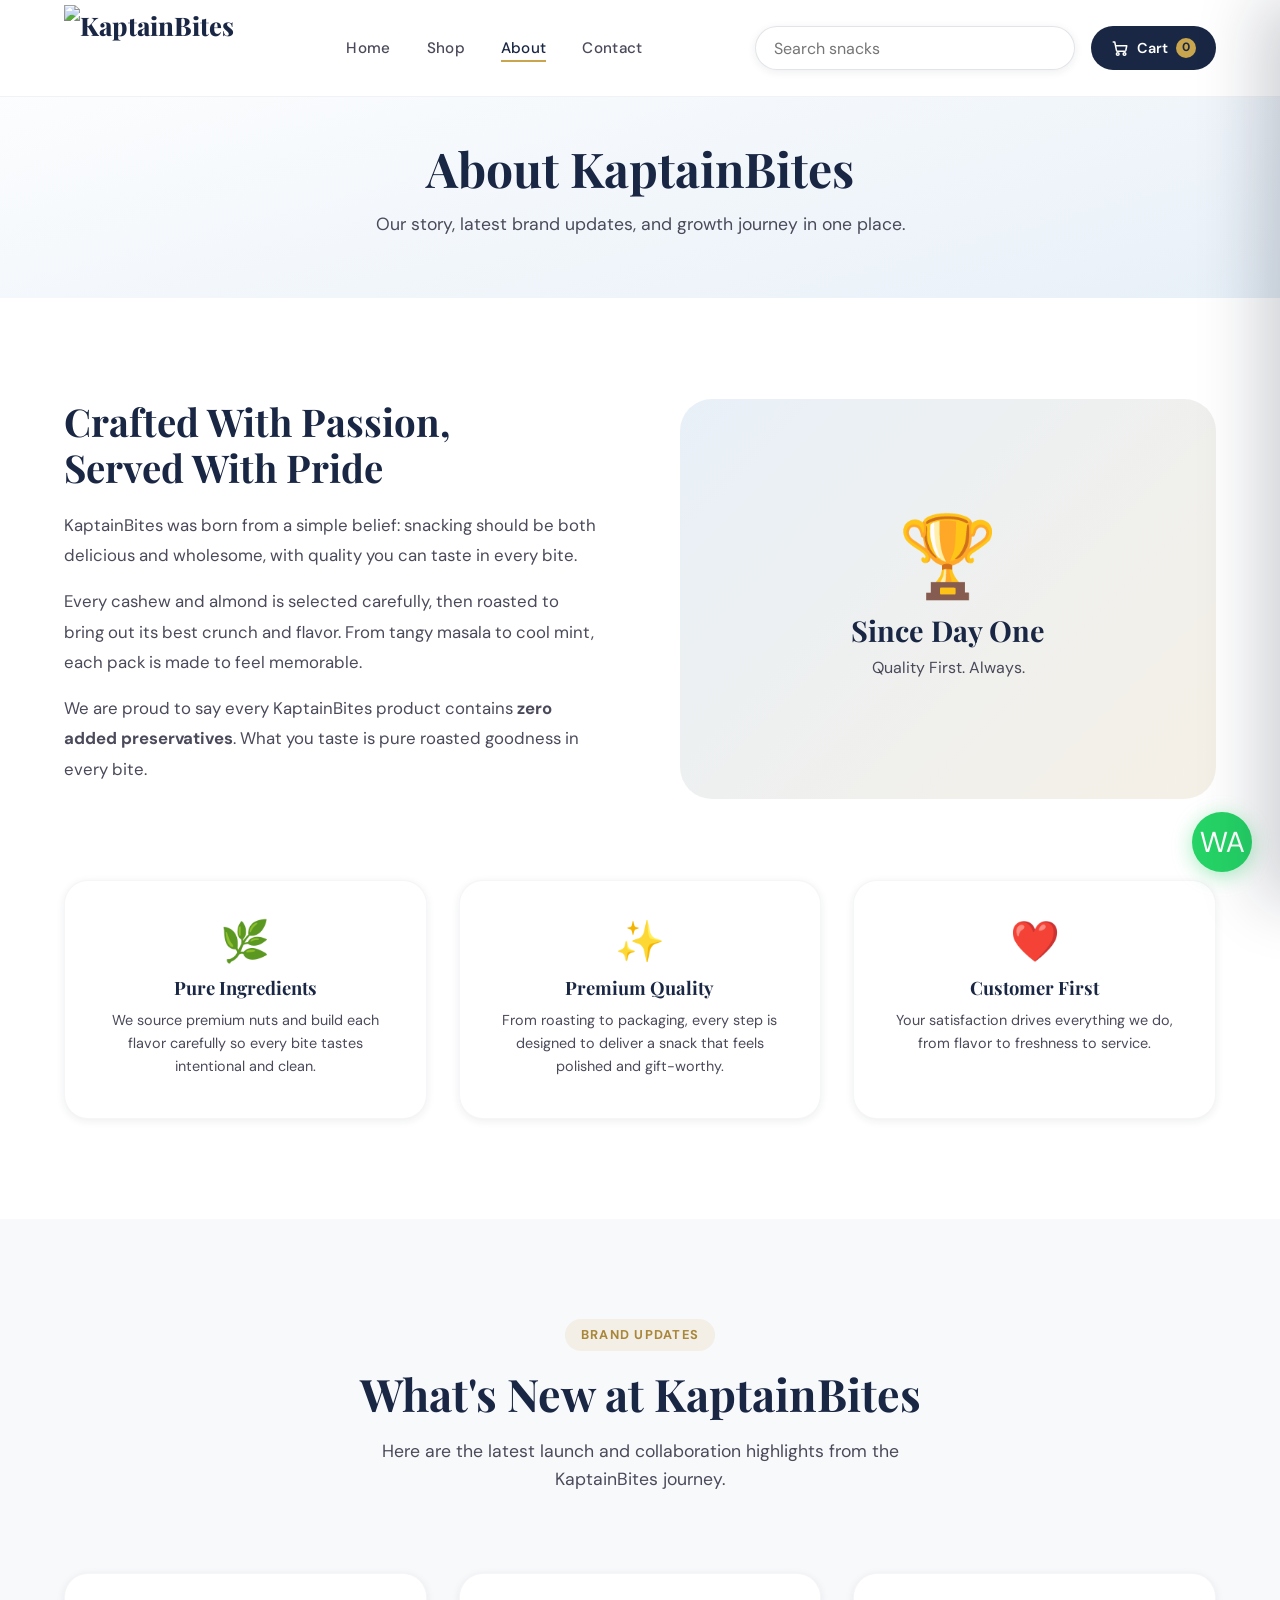
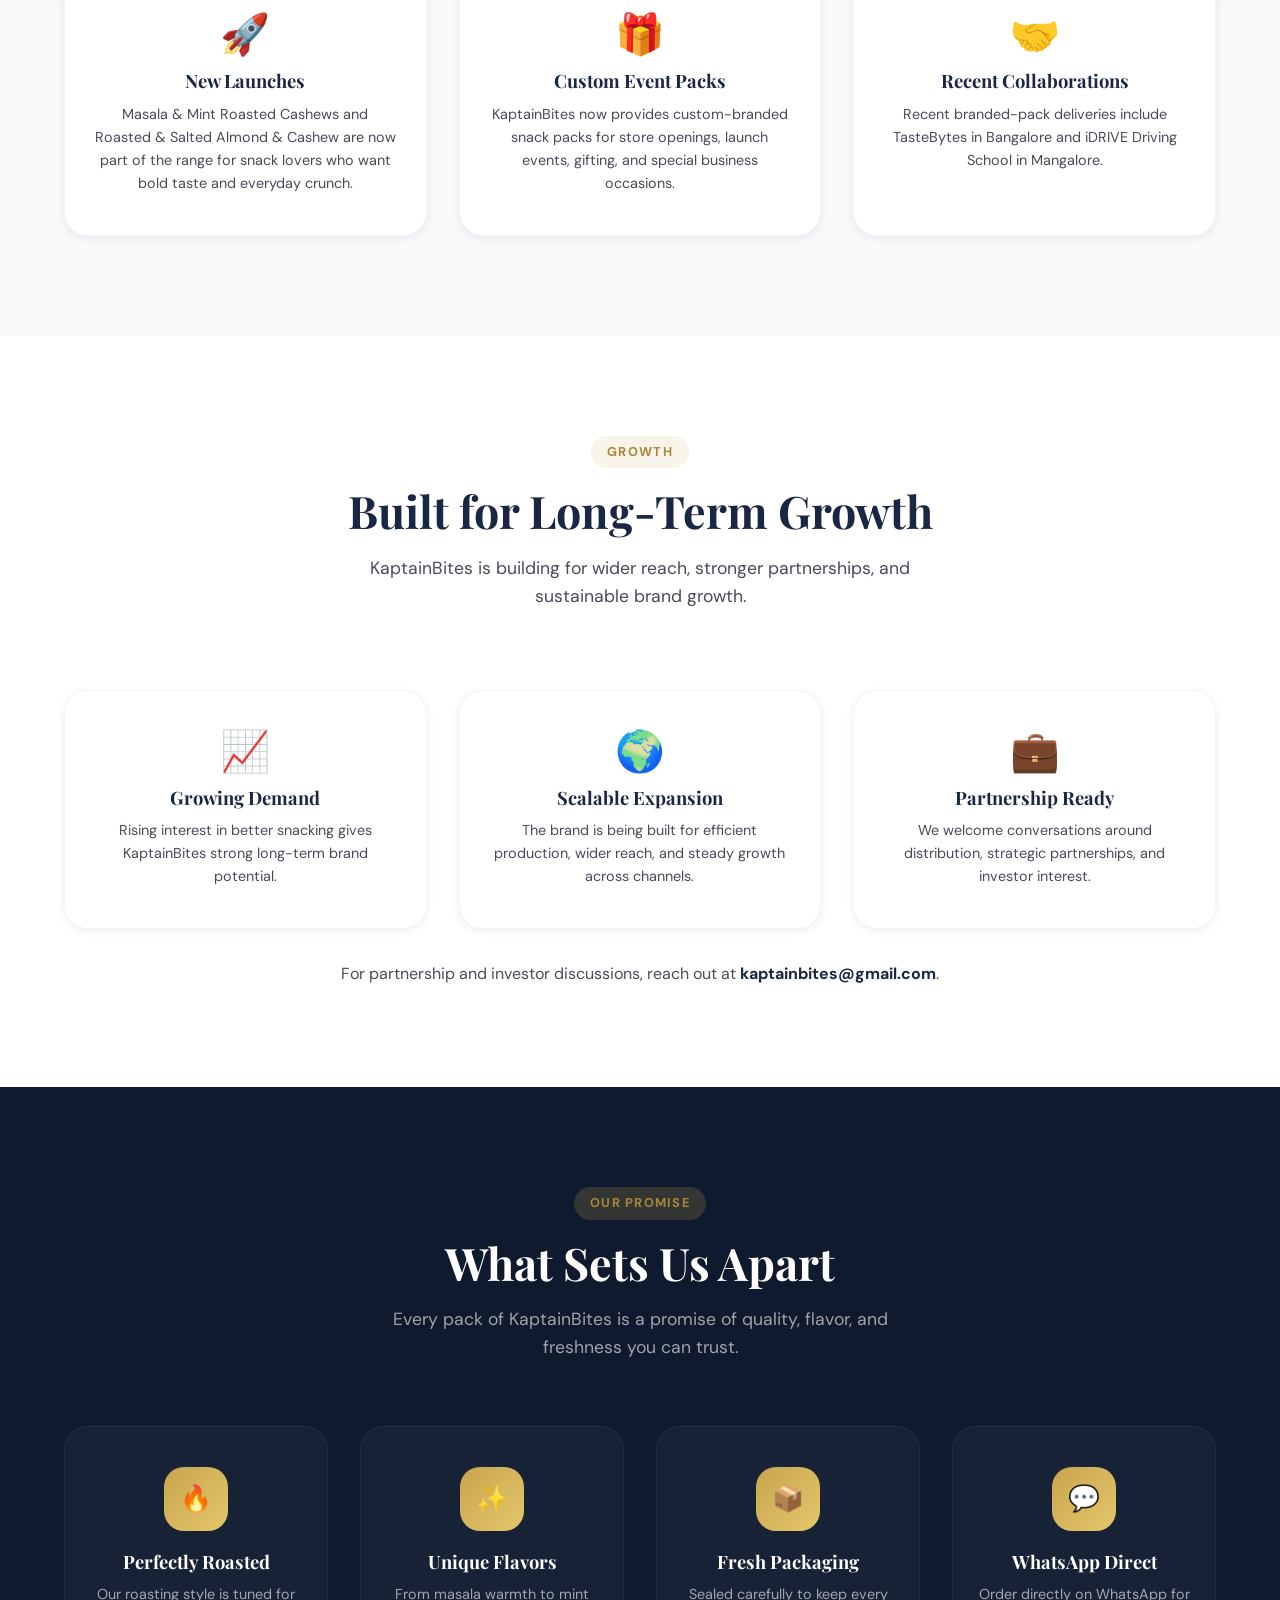
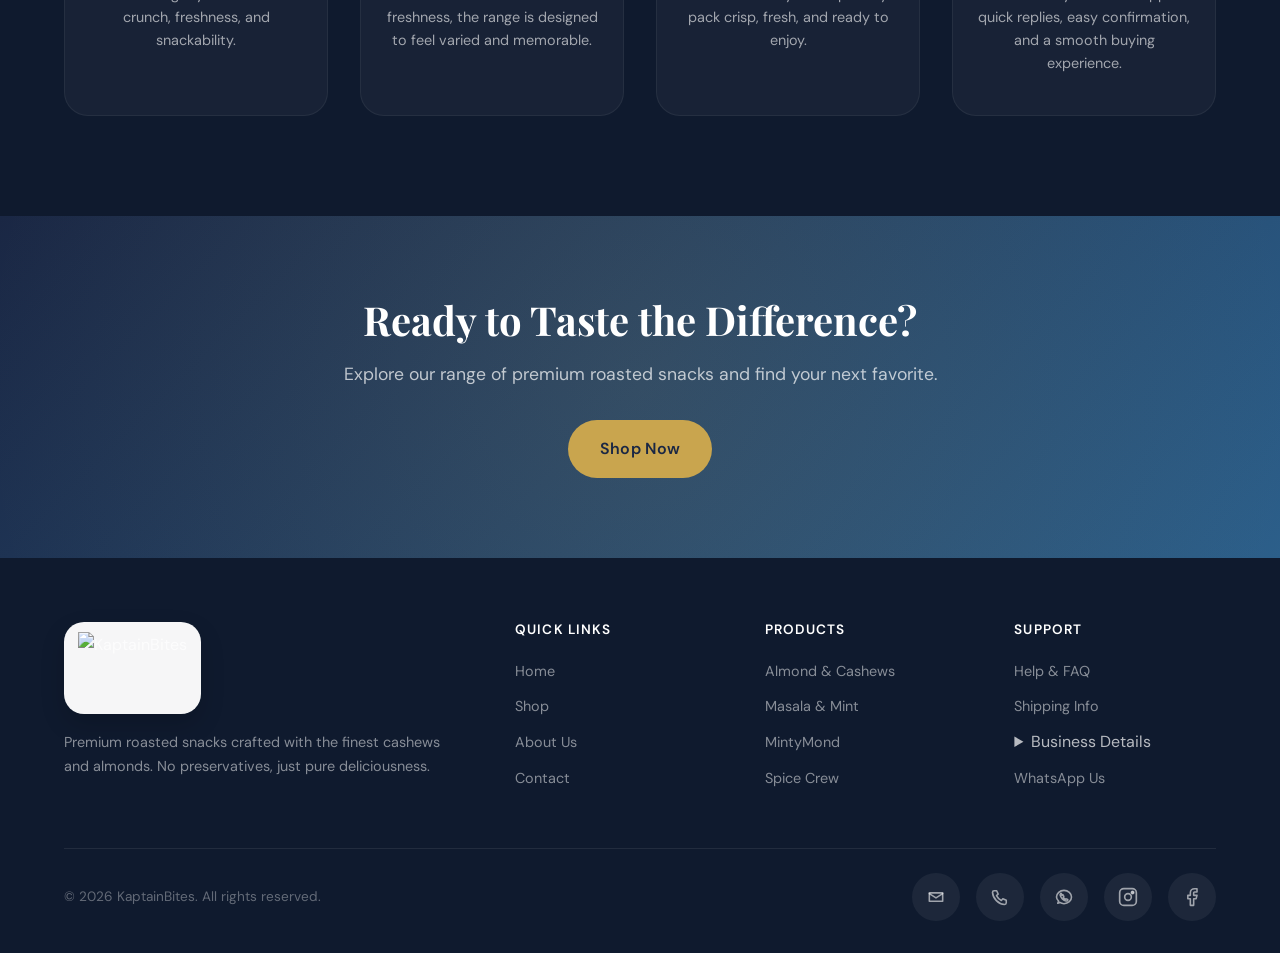
==== about.html @ 48d8f70b "major changes" ====
﻿<!DOCTYPE html>
<html lang="en">
<head>
  <meta charset="UTF-8">
  <meta name="viewport" content="width=device-width, initial-scale=1.0">
  <title>About | KaptainBites</title>
  <meta name="description" content="Learn about KaptainBites, our story, brand updates, and growth journey in one place.">
  <link rel="preconnect" href="https://fonts.googleapis.com">
  <link rel="preconnect" href="https://fonts.gstatic.com" crossorigin>
  <link href="https://fonts.googleapis.com/css2?family=Playfair+Display:ital,wght@0,400;0,600;0,700;0,800;1,400&family=DM+Sans:wght@300;400;500;600;700&display=swap" rel="stylesheet">
  <link rel="stylesheet" href="assets/css/styles.css">
  <link rel="stylesheet" href="assets/css/footer-disclosure.css">
</head>
<body>
  <nav class="navbar">
    <div class="nav-inner">
      <a href="index.html" class="nav-logo" aria-label="KaptainBites home">
        <img src="assets/images/branding/logo-header.png" alt="KaptainBites" class="nav-logo__image">
      </a>
      <ul class="nav-links">
        <li><a href="index.html">Home</a></li>
        <li><a href="shop.html">Shop</a></li>
        <li><a href="about.html" class="active">About</a></li>
        <li><a href="contact.html">Contact</a></li>
        <li class="nav-mobile-search"><a href="shop.html">Search</a></li>
      </ul>
      <div class="nav-actions">
        <div class="nav-search-shell">
          <form class="site-search site-search--nav" role="search" autocomplete="off">
            <label class="sr-only" for="product-search">Search products</label>
            <input id="product-search" type="search" placeholder="Search snacks" aria-expanded="false">
            <button type="button" class="site-search__clear" hidden aria-label="Clear search">&times;</button>
          </form>
          <div id="search-dropdown" class="site-search__dropdown" hidden>
            <div class="site-search__header">
              <strong>Suggestions</strong>
              <button id="search-view-all" type="button" class="search-view-all">View All</button>
            </div>
            <div id="search-keywords" class="search-keywords"></div>
            <div id="search-suggestions-list" class="search-suggestions"></div>
            <div class="search-page-links">
              <a href="shop.html">Shop</a>
              <a href="about.html">About</a>
              <a href="contact.html">Contact</a>
              <a href="cart.html">Cart</a>
            </div>
          </div>
        </div>
        <a href="cart.html" class="nav-cart" aria-label="Cart">
          <span class="nav-cart__icon" aria-hidden="true">
            <svg viewBox="0 0 24 24" focusable="false">
              <circle cx="9" cy="20" r="1.8"></circle>
              <circle cx="18" cy="20" r="1.8"></circle>
              <path d="M3 4H5L7.3 15.2C7.45 15.93 8.09 16.45 8.84 16.45H18.2C18.9 16.45 19.52 15.98 19.71 15.3L21 9H7.1"></path>
            </svg>
          </span>
          <span class="nav-cart__label">Cart</span>
          <span class="cart-count" data-cart-count hidden>0</span>
        </a>
        <button class="mobile-toggle" type="button" aria-label="Menu" aria-expanded="false">
          <span></span><span></span><span></span>
        </button>
      </div>
    </div>
  </nav>

  <section class="page-header">
    <div class="container">
      <h1>About KaptainBites</h1>
      <p>Our story, latest brand updates, and growth journey in one place.</p>
    </div>
  </section>

  <section class="section">
    <div class="container">
      <div class="about-story">
        <div class="about-story-text fade-in visible">
          <h2>Crafted With Passion,<br>Served With Pride</h2>
          <p>KaptainBites was born from a simple belief: snacking should be both delicious and wholesome, with quality you can taste in every bite.</p>
          <p>Every cashew and almond is selected carefully, then roasted to bring out its best crunch and flavor. From tangy masala to cool mint, each pack is made to feel memorable.</p>
          <p>We are proud to say every KaptainBites product contains <strong>zero added preservatives</strong>. What you taste is pure roasted goodness in every bite.</p>
        </div>
        <div class="about-visual fade-in visible">
          <div class="about-visual-text">
            <div class="big-emoji">&#127942;</div>
            <h3>Since Day One</h3>
            <p>Quality First. Always.</p>
          </div>
        </div>
      </div>

      <div class="values-grid">
        <div class="value-card fade-in visible">
          <div class="value-icon">&#127807;</div>
          <h3>Pure Ingredients</h3>
          <p>We source premium nuts and build each flavor carefully so every bite tastes intentional and clean.</p>
        </div>
        <div class="value-card fade-in visible">
          <div class="value-icon">&#10024;</div>
          <h3>Premium Quality</h3>
          <p>From roasting to packaging, every step is designed to deliver a snack that feels polished and gift-worthy.</p>
        </div>
        <div class="value-card fade-in visible">
          <div class="value-icon">&#10084;&#65039;</div>
          <h3>Customer First</h3>
          <p>Your satisfaction drives everything we do, from flavor to freshness to service.</p>
        </div>
      </div>
    </div>
  </section>

  <section class="section testimonials">
    <div class="container">
      <div class="section-header fade-in visible">
        <span class="tag">Brand Updates</span>
        <h2>What's New at KaptainBites</h2>
        <p>Here are the latest launch and collaboration highlights from the KaptainBites journey.</p>
      </div>
      <div class="values-grid">
        <div class="value-card fade-in visible">
          <div class="value-icon">&#128640;</div>
          <h3>New Launches</h3>
          <p>Masala &amp; Mint Roasted Cashews and Roasted &amp; Salted Almond &amp; Cashew are now part of the range for snack lovers who want bold taste and everyday crunch.</p>
        </div>
        <div class="value-card fade-in visible">
          <div class="value-icon">&#127873;</div>
          <h3>Custom Event Packs</h3>
          <p>KaptainBites now provides custom-branded snack packs for store openings, launch events, gifting, and special business occasions.</p>
        </div>
        <div class="value-card fade-in visible">
          <div class="value-icon">&#129309;</div>
          <h3>Recent Collaborations</h3>
          <p>Recent branded-pack deliveries include TasteBytes in Bangalore and iDRIVE Driving School in Mangalore.</p>
        </div>
      </div>
    </div>
  </section>

  <section class="section">
    <div class="container">
      <div class="section-header fade-in visible">
        <span class="tag">Growth</span>
        <h2>Built for Long-Term Growth</h2>
        <p>KaptainBites is building for wider reach, stronger partnerships, and sustainable brand growth.</p>
      </div>
      <div class="values-grid">
        <div class="value-card fade-in visible">
          <div class="value-icon">&#128200;</div>
          <h3>Growing Demand</h3>
          <p>Rising interest in better snacking gives KaptainBites strong long-term brand potential.</p>
        </div>
        <div class="value-card fade-in visible">
          <div class="value-icon">&#127757;</div>
          <h3>Scalable Expansion</h3>
          <p>The brand is being built for efficient production, wider reach, and steady growth across channels.</p>
        </div>
        <div class="value-card fade-in visible">
          <div class="value-icon">&#128188;</div>
          <h3>Partnership Ready</h3>
          <p>We welcome conversations around distribution, strategic partnerships, and investor interest.</p>
        </div>
      </div>
      <div style="text-align:center;margin-top:32px" class="fade-in visible">
        <p style="color:var(--text-mid);font-size:1rem">For partnership and investor discussions, reach out at <a href="mailto:kaptainbites@gmail.com" style="color:var(--navy);font-weight:700">kaptainbites@gmail.com</a>.</p>
      </div>
    </div>
  </section>

  <section class="section features">
    <div class="container">
      <div class="section-header fade-in visible">
        <span class="tag">Our Promise</span>
        <h2>What Sets Us Apart</h2>
        <p>Every pack of KaptainBites is a promise of quality, flavor, and freshness you can trust.</p>
      </div>
      <div class="features-grid">
        <div class="feature-card fade-in visible">
          <div class="feature-icon">&#128293;</div>
          <h3>Perfectly Roasted</h3>
          <p>Our roasting style is tuned for crunch, freshness, and snackability.</p>
        </div>
        <div class="feature-card fade-in visible">
          <div class="feature-icon">&#10024;</div>
          <h3>Unique Flavors</h3>
          <p>From masala warmth to mint freshness, the range is designed to feel varied and memorable.</p>
        </div>
        <div class="feature-card fade-in visible">
          <div class="feature-icon">&#128230;</div>
          <h3>Fresh Packaging</h3>
          <p>Sealed carefully to keep every pack crisp, fresh, and ready to enjoy.</p>
        </div>
        <div class="feature-card fade-in visible">
          <div class="feature-icon">&#128172;</div>
          <h3>WhatsApp Direct</h3>
          <p>Order directly on WhatsApp for quick replies, easy confirmation, and a smooth buying experience.</p>
        </div>
      </div>
    </div>
  </section>

  <section class="cta-banner">
    <div class="container">
      <h2>Ready to Taste the Difference?</h2>
      <p>Explore our range of premium roasted snacks and find your next favorite.</p>
      <a href="shop.html" class="btn-primary">Shop Now</a>
    </div>
  </section>

  <footer class="footer">
    <div class="container">
      <div class="footer-grid">
        <div class="footer-brand">
          <a href="index.html" class="footer-brand__logo-link" aria-label="KaptainBites home">
            <img src="assets/images/branding/logo-header.png" alt="KaptainBites" class="footer-brand__logo">
          </a>
          <p>Premium roasted snacks crafted with the finest cashews and almonds. No preservatives, just pure deliciousness.</p>
        </div>
        <div>
          <h4>Quick Links</h4>
          <ul>
            <li><a href="index.html">Home</a></li>
            <li><a href="shop.html">Shop</a></li>
            <li><a href="about.html">About Us</a></li>
            <li><a href="contact.html">Contact</a></li>
          </ul>
        </div>
        <div>
          <h4>Products</h4>
          <ul>
            <li><a href="products/roasted-salted-almond-cashew.html">Almond &amp; Cashews</a></li>
            <li><a href="products/masala-mint-roast.html">Masala &amp; Mint</a></li>
            <li><a href="products/mint-mond-cashew.html">MintyMond</a></li>
            <li><a href="products/spice-crew-cashew.html">Spice Crew</a></li>
          </ul>
        </div>
        <div>
          <h4>Support</h4>
          <ul>
            <li><a href="contact.html#faq">Help &amp; FAQ</a></li>
            <li><a href="contact.html#faq">Shipping Info</a></li>
            <li class="footer-business-disclosure">
              <details class="footer-details">
                <summary>Business Details</summary>
                <div class="footer-details__body">
                  <span><strong>FSSAI:</strong> 21225180000510</span>
                  <span><strong>GST:</strong> 29ARTPV9563D1ZS</span>
                </div>
              </details>
            </li>
            <li><a href="https://wa.me/919535484761?text=Hi%2C%20I%20want%20to%20order%20KaptainBites%20snacks." target="_blank" rel="noopener">WhatsApp Us</a></li>
          </ul>
        </div>
      </div>
      <div class="footer-bottom">
        <p>&copy; 2026 KaptainBites. All rights reserved.</p>
        <div class="footer-social">
          <a href="mailto:kaptainbites@gmail.com" aria-label="Email KaptainBites">
            <svg viewBox="0 0 24 24" focusable="false" aria-hidden="true">
              <path d="M4 7H20V17H4Z"></path>
              <path d="M4 8L12 13L20 8"></path>
            </svg>
          </a>
          <a href="tel:+919535484761" aria-label="Call KaptainBites">
            <svg viewBox="0 0 24 24" focusable="false" aria-hidden="true">
              <path d="M5 4.5H8L9.8 8.6L7.8 10.4C9.3 13.5 10.5 14.7 13.6 16.2L15.4 14.2L19.5 16V19C19.5 20.1 18.6 21 17.5 21C10 20.5 3.5 14 3 6.5C3 5.4 3.9 4.5 5 4.5Z"></path>
            </svg>
          </a>
          <a href="https://wa.me/919535484761?text=Hi%2C%20I%20want%20to%20order%20KaptainBites%20snacks." target="_blank" rel="noopener" aria-label="Chat on WhatsApp">
            <svg viewBox="0 0 24 24" focusable="false" aria-hidden="true">
              <path d="M7 18.5L4.5 19.5L5.5 17C4 15.6 3 13.9 3 12C3 7.6 7 4 12 4C17 4 21 7.6 21 12C21 16.4 17 20 12 20C10.2 20 8.5 19.5 7 18.5Z"></path>
              <path d="M9.5 10.1C9.8 9.5 10.1 9.4 10.4 9.4C10.7 9.4 11 9.4 11.2 10L11.7 11.2C11.9 11.7 11.8 11.9 11.6 12.1L11.2 12.5C11.7 13.6 12.4 14.3 13.5 14.8L13.9 14.4C14.1 14.2 14.3 14.1 14.8 14.3L16 14.8C16.6 15 16.6 15.3 16.6 15.6C16.6 15.9 16.5 16.2 15.9 16.5C15.4 16.8 14.8 16.9 14.4 16.8C12.9 16.5 11.3 15.5 10 14.2C8.7 12.9 7.7 11.3 7.4 9.8C7.3 9.4 7.4 8.8 7.7 8.3C8 7.7 8.3 7.6 8.6 7.6C8.9 7.6 9.2 7.9 9.5 10.1Z"></path>
            </svg>
          </a>
          <a href="https://www.instagram.com/kaptainbites?igsh=YTVxZXJzZDhxNjd4" target="_blank" rel="noopener" aria-label="KaptainBites on Instagram">
            <svg viewBox="0 0 24 24" focusable="false" aria-hidden="true">
              <rect x="2" y="2" width="20" height="20" rx="5" ry="5" fill="none" stroke="currentColor" stroke-width="2"></rect>
              <circle cx="12" cy="12" r="4" fill="none" stroke="currentColor" stroke-width="2"></circle>
              <circle cx="17.5" cy="6.5" r="1.5" fill="currentColor"></circle>
            </svg>
          </a>
          <a href="https://www.facebook.com/profile.php?id=61585786905935" target="_blank" rel="noopener" aria-label="KaptainBites on Facebook">
            <svg viewBox="0 0 24 24" focusable="false" aria-hidden="true">
              <path d="M18 2h-3a5 5 0 0 0-5 5v3H7v4h3v8h4v-8h3l1-4h-4V7a1 1 0 0 1 1-1h3z"></path>
            </svg>
          </a>
        </div>
      </div>
    </div>
  </footer>

  <div class="cart-overlay"></div>
  <aside class="cart-sidebar" aria-label="Shopping cart">
    <div class="cart-header">
      <div class="cart-header__meta">
        <h3>Your Cart</h3>
        <a class="cart-header__link" href="cart.html">View full cart</a>
      </div>
      <button class="cart-close" type="button" aria-label="Close cart">&times;</button>
    </div>
    <div class="cart-items">
      <div class="cart-empty">
        <div class="empty-icon">Cart</div>
        <p>Your cart is empty</p>
        <p style="font-size:0.85rem;margin-top:8px">Browse our delicious snacks!</p>
      </div>
    </div>
    <div class="cart-footer" style="display:none">
      <div class="cart-total">
        <span>Total</span>
        <strong>Rs.0</strong>
      </div>
      <div class="cart-footer__actions">
        <button class="btn-whatsapp" type="button" data-order-cart>Order via WhatsApp</button>
        <a class="btn-secondary cart-footer__browse" href="shop.html" data-browse-products>Explore More Products</a>
      </div>
    </div>
  </aside>

  <a href="#" class="whatsapp-float" data-quick-whatsapp aria-label="Chat on WhatsApp">WA</a>

  <script src="assets/js/product-catalog.js"></script>
  <script src="assets/js/cart.js"></script>
  <script src="assets/js/site.js"></script>
  <script src="assets/js/cart-drawer.js"></script>
</body>
</html>
---- assets/css/styles.css ----
@import url('https://fonts.googleapis.com/css2?family=Playfair+Display:ital,wght@0,400;0,600;0,700;0,800;1,400&family=DM+Sans:wght@300;400;500;600;700&display=swap');

:root {
  --navy: #1a2744;
  --navy-deep: #0f1a2e;
  --blue: #2c5f8a;
  --blue-light: #3a7cb8;
  --blue-pale: #e8f0f8;
  --gold: #c9a54e;
  --gold-light: #e4c76b;
  --gold-dark: #a8863a;
  --white: #ffffff;
  --off-white: #f8f9fb;
  --cream: #f5f0e6;
  --text-dark: #1a1a2e;
  --text-mid: #4a4a5a;
  --text-light: #7a7a8a;
  --green-veg: #2d8a2d;
  --red-accent: #c4392d;
  --shadow-sm: 0 2px 8px rgba(26,39,68,0.08);
  --shadow-md: 0 8px 30px rgba(26,39,68,0.12);
  --shadow-lg: 0 20px 60px rgba(26,39,68,0.15);
  --shadow-gold: 0 8px 30px rgba(201,165,78,0.2);
  --radius-sm: 8px;
  --radius-md: 16px;
  --radius-lg: 24px;
  --radius-xl: 32px;
  --transition: 0.35s cubic-bezier(0.4,0,0.2,1);
}

*,*::before,*::after { box-sizing: border-box; margin: 0; padding: 0; }
html { scroll-behavior: smooth; font-size: 16px; }
body { font-family: 'DM Sans', sans-serif; color: var(--text-dark); background: var(--white); line-height: 1.6; -webkit-font-smoothing: antialiased; overflow-x: hidden; }
h1,h2,h3,h4 { font-family: 'Playfair Display', serif; line-height: 1.2; }
a { text-decoration: none; color: inherit; transition: var(--transition); }
img { max-width: 100%; display: block; }
button { cursor: pointer; border: none; font-family: inherit; }
.container { max-width: 1200px; margin: 0 auto; padding: 0 24px; }

/* ==============================
   NAVBAR
   ============================== */
.navbar { position: fixed; top: 0; left: 0; right: 0; z-index: 1000; background: rgba(255,255,255,0.95); backdrop-filter: blur(20px); -webkit-backdrop-filter: blur(20px); border-bottom: 1px solid rgba(26,39,68,0.06); transition: var(--transition); }
.navbar.scrolled { box-shadow: var(--shadow-sm); }
.nav-inner { display: grid; grid-template-columns: auto 1fr auto; align-items: center; height: 96px; max-width: 1200px; margin: 0 auto; padding: 0 24px; position: relative; gap: 28px; }
.nav-logo { font-family: 'Playfair Display', serif; font-size: 1.6rem; font-weight: 800; color: var(--navy); display: flex; align-items: center; gap: 8px; flex-shrink: 0; }
.nav-logo .logo-icon { width: 38px; height: 38px; background: linear-gradient(135deg,var(--gold),var(--gold-light)); border-radius: 50%; display: flex; align-items: center; justify-content: center; font-size: 1.1rem; color: var(--navy); line-height: 1; }
.nav-logo span { color: var(--gold-dark); }
.nav-logo__image { display: block; height: 86px; width: auto; object-fit: contain; }
.nav-links { display: flex; align-items: center; gap: 36px; list-style: none; justify-self: center; }
.nav-mobile-search { display: none; }
.nav-links a { font-size: 0.95rem; font-weight: 500; color: var(--text-mid); position: relative; letter-spacing: 0.02em; }
.nav-links a::after { content: ''; position: absolute; bottom: -4px; left: 0; width: 0; height: 2px; background: var(--gold); transition: var(--transition); }
.nav-links a:hover, .nav-links a.active { color: var(--navy); }
.nav-links a:hover::after, .nav-links a.active::after { width: 100%; }
.nav-actions { display: flex; align-items: center; gap: 16px; justify-self: end; }
.nav-cart { position: relative; display: flex; align-items: center; gap: 8px; height: 44px; background: var(--navy); color: var(--white); padding: 0 20px; border-radius: 50px; font-weight: 600; font-size: 0.9rem; transition: var(--transition); }
.nav-cart:hover { background: var(--blue); transform: translateY(-1px); box-shadow: var(--shadow-md); }
.nav-cart__icon { display: inline-flex; align-items: center; justify-content: center; color: currentColor; }
.nav-cart__icon svg { width: 18px; height: 18px; stroke: currentColor; stroke-width: 2; fill: none; stroke-linecap: round; stroke-linejoin: round; }
.nav-cart__label { line-height: 1; }
.cart-count { background: var(--gold); color: var(--navy); width: 20px; height: 20px; border-radius: 50%; display: flex; align-items: center; justify-content: center; font-size: 0.75rem; font-weight: 700; }
.mobile-toggle { display: none; flex-direction: column; gap: 5px; background: none; padding: 4px; }
.mobile-toggle span { width: 24px; height: 2px; background: var(--navy); border-radius: 2px; transition: var(--transition); }
.mobile-search-btn { display: none; }
.mobile-overlay,
.mobile-menu-sheet,
.mobile-search-sheet { display: none; }
.sr-only { position: absolute; width: 1px; height: 1px; padding: 0; margin: -1px; overflow: hidden; clip: rect(0,0,0,0); white-space: nowrap; border: 0; }
body.mobile-sheet-open { overflow: hidden; }

/* ==============================
   HERO (legacy — not used on home but kept)
   ============================== */
.hero { min-height: 100vh; display: flex; align-items: center; background: linear-gradient(165deg,var(--white) 0%,var(--blue-pale) 40%,var(--cream) 100%); position: relative; overflow: hidden; padding-top: 96px; }
.hero-inner { display: grid; grid-template-columns: 1fr 1fr; gap: 60px; align-items: center; position: relative; z-index: 2; }
.hero h1 { font-size: 3.8rem; font-weight: 800; color: var(--navy); margin-bottom: 20px; line-height: 1.1; }
.hero h1 em { font-style: italic; color: var(--gold-dark); }
.hero p { font-size: 1.15rem; color: var(--text-mid); max-width: 480px; margin-bottom: 36px; line-height: 1.7; }
.hero-cta { display: flex; gap: 16px; align-items: center; flex-wrap: wrap; }
.hero-products { display: grid; grid-template-columns: 1fr 1fr; gap: 20px; max-width: 480px; }
.hero-product-card { background: var(--white); border-radius: var(--radius-lg); padding: 16px; box-shadow: var(--shadow-md); transition: var(--transition); animation: floatUp 0.8s ease-out backwards; }
.hero-product-card:hover { transform: translateY(-8px); box-shadow: var(--shadow-lg); }
.hero-product-card img { width: 100%; aspect-ratio: 1; object-fit: cover; border-radius: var(--radius-md); background: var(--off-white); }

/* ==============================
   BUTTONS
   ============================== */
.btn-primary { display: inline-flex; align-items: center; gap: 8px; background: var(--navy); color: var(--white); padding: 16px 32px; border-radius: 50px; font-weight: 600; font-size: 1rem; transition: var(--transition); letter-spacing: 0.02em; }
.btn-primary:hover { background: var(--blue); transform: translateY(-2px); box-shadow: var(--shadow-lg); }
.btn-secondary { display: inline-flex; align-items: center; gap: 8px; background: transparent; color: var(--navy); padding: 16px 32px; border-radius: 50px; font-weight: 600; font-size: 1rem; border: 2px solid var(--navy); transition: var(--transition); }
.btn-secondary:hover { background: var(--navy); color: var(--white); transform: translateY(-2px); }
.btn-whatsapp { display: inline-flex; align-items: center; gap: 10px; background: #25D366; color: var(--white); padding: 16px 32px; border-radius: 50px; font-weight: 600; font-size: 1rem; transition: var(--transition); border: none; }
.btn-whatsapp:hover { background: #1fba59; transform: translateY(-2px); box-shadow: 0 8px 30px rgba(37,211,102,0.3); }

/* ==============================
   HERO VIDEO BAND
   ============================== */
.hero-video-band { margin-top: 96px; position: relative; background: linear-gradient(180deg,var(--white) 0%,var(--blue-pale) 100%); }
.hero-video-band__frame { position: relative; width: 100%; aspect-ratio: 12/5; background: var(--navy-deep); overflow: hidden; }
.hero-video-band__frame::before { content: ''; position: absolute; inset: 0; z-index: 1; pointer-events: none; background: linear-gradient(180deg,rgba(15,26,46,0.04) 0%,rgba(15,26,46,0.02) 52%,rgba(15,26,46,0.18) 100%); }
.hero-video-band__poster, .hero-video-band__media { position: absolute; inset: 0; }
.hero-video-band__poster { display: block; z-index: 0; }
.hero-video-band__poster img { width: 100%; height: 100%; object-fit: cover; }
.hero-video-band__media { display: block; width: 100%; height: 100%; object-fit: cover; background: var(--navy-deep); z-index: 0; }
.hero-video-band__actions { position: absolute; right: clamp(28px,7vw,120px); top: 50%; z-index: 2; display: flex; justify-content: flex-end; transform: translateY(-50%); }
.hero-video-band__cta { min-width: 240px; justify-content: center; box-shadow: 0 18px 30px rgba(15,26,46,0.24); }
#products { scroll-margin-top: 120px; }

/* ==============================
   SECTIONS
   ============================== */
.section { padding: 100px 0; }
.section-header { text-align: center; margin-bottom: 64px; }
.section-header .tag { display: inline-block; background: rgba(201,165,78,0.12); color: var(--gold-dark); padding: 6px 16px; border-radius: 50px; font-size: 0.8rem; font-weight: 700; letter-spacing: 0.1em; text-transform: uppercase; margin-bottom: 16px; }
.section-header h2 { font-size: 2.8rem; color: var(--navy); margin-bottom: 16px; }
.section-header p { font-size: 1.1rem; color: var(--text-mid); max-width: 560px; margin: 0 auto; }

/* ==============================
   PRODUCTS
   ============================== */
.products-grid { display: grid; grid-template-columns: repeat(4,1fr); gap: 28px; align-items: stretch; }
.product-card { background: var(--white); border-radius: var(--radius-lg); overflow: hidden; box-shadow: var(--shadow-sm); transition: var(--transition); border: 1px solid rgba(26,39,68,0.06); position: relative; display: flex; flex-direction: column; height: 100%; }
.product-card:hover { transform: translateY(-8px); box-shadow: var(--shadow-lg); border-color: rgba(201,165,78,0.2); }
.product-img-wrap { position: relative; overflow: hidden; background: linear-gradient(135deg,var(--off-white),var(--blue-pale)); aspect-ratio: 1; display: flex; align-items: center; justify-content: center; padding: 0; }
.product-card--classic .product-img-wrap { background: linear-gradient(135deg,#edf4fb,#dce7f3); }
.product-card--fusion .product-img-wrap { background: linear-gradient(135deg,#f5edf2,#ece4f5); }
.product-card--mint .product-img-wrap { background: linear-gradient(135deg,#edf8f5,#ddf1e9); }
.product-card--spice .product-img-wrap { background: linear-gradient(135deg,#fff2df,#ffe2c1); }
.product-img-wrap img { width: 100%; height: 100%; object-fit: cover; transition: var(--transition); }
.product-card:hover .product-img-wrap img { transform: scale(1.08); }
.product-badge { position: absolute; top: 12px; left: 12px; background: var(--green-veg); color: var(--white); padding: 4px 10px; border-radius: 50px; font-size: 0.7rem; font-weight: 700; text-transform: uppercase; letter-spacing: 0.05em; }
.product-badge.bestseller { background: var(--gold); color: var(--navy); }
.product-info { padding: 20px; display: flex; flex-direction: column; flex: 1; }
.product-name { font-family: 'Playfair Display', serif; font-size: 1.1rem; font-weight: 700; color: var(--navy); margin-bottom: 10px; line-height: 1.25; min-height: 2.5em; }
.product-name a:hover { color: var(--gold-dark); }
.product-desc { font-size: 0.85rem; color: var(--text-light); margin-bottom: 14px; line-height: 1.5; min-height: 4.5em; display: -webkit-box; -webkit-line-clamp: 3; -webkit-box-orient: vertical; overflow: hidden; }
.product-weight { font-size: 0.8rem; color: var(--text-light); margin-bottom: 16px; font-weight: 500; }
.product-footer { display: flex; flex-direction: column; gap: 18px; margin-top: auto; }
.product-price-row { display: flex; align-items: baseline; gap: 10px; flex-wrap: wrap; }
.product-price { font-family: 'DM Sans', sans-serif; font-size: 1.35rem; font-weight: 700; color: var(--navy); display: flex; align-items: baseline; gap: 6px; }
.product-price__unit { font-size: 0.9rem; color: var(--blue); font-weight: 600; }
.product-price__original { font-size: 0.95rem; color: var(--text-light); text-decoration: line-through; }
.btn-add-cart { background: var(--navy); color: var(--white); padding: 10px 20px; border-radius: 50px; font-weight: 600; font-size: 0.85rem; transition: var(--transition); display: flex; align-items: center; gap: 6px; }
.btn-add-cart:hover { background: var(--gold); color: var(--navy); transform: scale(1.05); }

/* ==============================
   FEATURES
   ============================== */
.features { background: var(--navy-deep); color: var(--white); }
.features .section-header .tag { background: rgba(201,165,78,0.2); }
.features .section-header h2 { color: var(--white); }
.features .section-header p { color: rgba(255,255,255,0.6); }
.features-grid { display: grid; grid-template-columns: repeat(4,1fr); gap: 32px; }
.feature-card { text-align: center; padding: 40px 24px; border-radius: var(--radius-lg); background: rgba(255,255,255,0.04); border: 1px solid rgba(255,255,255,0.06); transition: var(--transition); }
.feature-card:hover { background: rgba(255,255,255,0.08); transform: translateY(-4px); }
.feature-icon { width: 64px; height: 64px; background: linear-gradient(135deg,var(--gold),var(--gold-light)); border-radius: 20px; display: flex; align-items: center; justify-content: center; font-size: 1.6rem; margin: 0 auto 20px; color: var(--navy); line-height: 1; }
.feature-icon svg { width: 28px; height: 28px; color: var(--navy); flex-shrink: 0; }
.feature-card h3 { font-size: 1.15rem; margin-bottom: 10px; color: var(--white); }
.feature-card p { font-size: 0.9rem; color: rgba(255,255,255,0.6); line-height: 1.6; }

/* ==============================
   TESTIMONIALS
   ============================== */
.testimonials { background: var(--off-white); overflow: hidden; }
.testimonials-marquee { position: relative; overflow: hidden; padding: 12px 0; }
.testimonials-marquee::before, .testimonials-marquee::after { content: ''; position: absolute; top: 0; bottom: 0; width: 72px; z-index: 2; pointer-events: none; }
.testimonials-marquee::before { left: 0; background: linear-gradient(90deg,var(--off-white) 0%,rgba(248,249,251,0) 100%); }
.testimonials-marquee::after { right: 0; background: linear-gradient(270deg,var(--off-white) 0%,rgba(248,249,251,0) 100%); }
.testimonials-track { display: flex; align-items: stretch; gap: 28px; width: max-content; animation: testimonialsLoop 60s linear infinite; }
.testimonials-marquee:hover .testimonials-track { animation-play-state: paused; }
.testimonial-card { background: var(--white); padding: 32px; border-radius: var(--radius-lg); box-shadow: var(--shadow-sm); border: 1px solid rgba(26,39,68,0.04); width: min(380px,calc(100vw - 64px)); flex: 0 0 min(380px,calc(100vw - 64px)); display: flex; flex-direction: column; min-height: 280px; }
.testimonial-stars { color: var(--gold); font-size: 1rem; margin-bottom: 16px; }
.testimonial-text { font-size: 0.95rem; color: var(--text-mid); line-height: 1.7; margin-bottom: 20px; font-style: italic; flex: 1; }
.testimonial-author { display: flex; align-items: center; gap: 12px; margin-top: auto; }
.testimonial-avatar { width: 44px; height: 44px; border-radius: 50%; background: linear-gradient(135deg,var(--blue),var(--navy)); display: flex; align-items: center; justify-content: center; color: var(--white); font-weight: 700; font-size: 0.9rem; }
.testimonial-name { font-weight: 600; font-size: 0.95rem; color: var(--navy); }
.testimonial-loc { font-size: 0.8rem; color: var(--text-light); }

@keyframes testimonialsLoop {
  from { transform: translateX(0); }
  to { transform: translateX(calc(-50% - 14px)); }
}

/* ==============================
   CTA BANNER
   ============================== */
.cta-banner { background: linear-gradient(135deg,var(--navy) 0%,var(--blue) 100%); padding: 80px 0; text-align: center; position: relative; overflow: hidden; }
.cta-banner::before { content: ''; position: absolute; top: -50%; left: -50%; width: 200%; height: 200%; background: radial-gradient(circle,rgba(201,165,78,0.1) 0%,transparent 50%); }
.cta-banner h2 { font-size: 2.5rem; color: var(--white); margin-bottom: 16px; position: relative; }
.cta-banner p { font-size: 1.1rem; color: rgba(255,255,255,0.7); margin-bottom: 32px; position: relative; }
.cta-banner .btn-primary { background: var(--gold); color: var(--navy); position: relative; }
.cta-banner .btn-primary:hover { background: var(--gold-light); box-shadow: var(--shadow-gold); }

/* ==============================
   BUSINESS SERVICE
   ============================== */
.business-service { background: linear-gradient(135deg,var(--navy-deep) 0%,var(--blue) 100%); padding: 84px 0; position: relative; overflow: hidden; }
.business-service::before { content: ''; position: absolute; inset: -20% auto auto -10%; width: 420px; height: 420px; background: radial-gradient(circle,rgba(201,165,78,0.1) 0%,transparent 72%); pointer-events: none; }
.business-service::after { content: ''; position: absolute; right: -120px; bottom: -120px; width: 320px; height: 320px; background: radial-gradient(circle,rgba(255,255,255,0.08) 0%,transparent 72%); pointer-events: none; }
.business-service .container { position: relative; z-index: 1; }
.business-service__grid { display: grid; grid-template-columns: minmax(0,1.05fr) minmax(0,0.95fr); gap: 38px; align-items: center; }
.business-service__content .tag { display: inline-block; background: rgba(201,165,78,0.16); color: var(--gold-light); padding: 7px 16px; border-radius: 999px; font-size: 0.78rem; font-weight: 700; letter-spacing: 0.08em; text-transform: uppercase; margin-bottom: 18px; }
.business-service__content h2 { font-size: 2.8rem; color: var(--white); margin-bottom: 16px; max-width: 11ch; }
.business-service__content p { font-size: 1.04rem; line-height: 1.8; color: rgba(255,255,255,0.76); max-width: 58ch; }
.business-service__support { margin-top: 14px; font-size: 0.95rem !important; color: rgba(228,199,107,0.9) !important; }
.business-service__cta { margin-top: 28px; background: var(--gold); color: var(--navy); }
.business-service__cta:hover { background: var(--gold-light); box-shadow: var(--shadow-gold); }
.business-service__showcase { display: grid; gap: 18px; }
.business-service__card { background: rgba(255,255,255,0.06); border: 1px solid rgba(255,255,255,0.1); border-radius: var(--radius-lg); padding: 18px; backdrop-filter: blur(10px); -webkit-backdrop-filter: blur(10px); box-shadow: var(--shadow-md); }
.business-service__card-media { overflow: hidden; border-radius: 18px; background: rgba(255,255,255,0.96); aspect-ratio: 16/5; padding: 10px; }
.business-service__card-media img { width: 100%; height: 100%; object-fit: contain; }
.business-service__card-copy { padding: 16px 4px 2px; }
.business-service__card-copy h3 { font-size: 1.12rem; color: var(--white); margin-bottom: 4px; }
.business-service__card-copy p { font-size: 0.92rem; color: rgba(255,255,255,0.66); }

/* ==============================
   FOOTER
   ============================== */
.footer { background: var(--navy-deep); color: rgba(255,255,255,0.7); padding: 64px 0 32px; }
.footer-grid { display: grid; grid-template-columns: 2fr 1fr 1fr 1fr; gap: 48px; margin-bottom: 48px; }
.footer-brand__logo-link { display: inline-flex; align-items: center; justify-content: center; margin-bottom: 16px; padding: 10px 14px; border-radius: 20px; background: rgba(255,255,255,0.96); box-shadow: 0 10px 24px rgba(0,0,0,0.16); }
.footer-brand__logo { display: block; height: 72px; width: auto; object-fit: contain; }
.footer-brand p { font-size: 0.9rem; line-height: 1.7; color: rgba(255,255,255,0.5); }
.footer h4 { color: var(--white); margin-bottom: 20px; font-family: 'DM Sans', sans-serif; font-weight: 600; text-transform: uppercase; letter-spacing: 0.08em; font-size: 0.85rem; }
.footer ul { list-style: none; }
.footer ul li { margin-bottom: 10px; }
.footer ul a { font-size: 0.9rem; color: rgba(255,255,255,0.5); transition: var(--transition); }
.footer ul a:hover { color: var(--gold); }
.footer-business-details { display: grid; gap: 6px; font-size: 0.88rem; color: rgba(255,255,255,0.58); line-height: 1.5; }
.footer-business-details strong { color: var(--white); font-weight: 600; }
.footer-bottom { border-top: 1px solid rgba(255,255,255,0.08); padding-top: 24px; display: flex; justify-content: space-between; align-items: center; font-size: 0.85rem; color: rgba(255,255,255,0.35); }
.footer-social { display: flex; gap: 16px; }
.footer-social a, .footer-social button { width: 48px; height: 48px; border-radius: 50%; background: rgba(255,255,255,0.06); display: flex; align-items: center; justify-content: center; color: rgba(255,255,255,0.58); transition: var(--transition); border: none; }
.footer-social a:hover, .footer-social button:hover { background: var(--gold); color: var(--navy); transform: translateY(-2px); }
.footer-social svg { width: 20px; height: 20px; stroke: currentColor; stroke-width: 1.9; fill: none; stroke-linecap: round; stroke-linejoin: round; }
.footer-link-button, .footer-social-button { background: none; border: none; color: inherit; font: inherit; padding: 0; cursor: pointer; }
.footer-link-button:hover, .footer-social-button:hover { color: var(--gold); }

/* ==============================
   PAGE HEADERS
   ============================== */
.page-header { padding: 140px 0 60px; background: linear-gradient(165deg,var(--white) 0%,var(--blue-pale) 100%); text-align: center; position: relative; }
.page-header h1 { font-size: 3rem; color: var(--navy); margin-bottom: 12px; }
.page-header p { font-size: 1.1rem; color: var(--text-mid); }

/* ==============================
   ABOUT
   ============================== */
.about-story { display: grid; grid-template-columns: 1fr 1fr; gap: 80px; align-items: center; }
.about-story-text h2 { font-size: 2.4rem; color: var(--navy); margin-bottom: 20px; }
.about-story-text p { font-size: 1.05rem; color: var(--text-mid); line-height: 1.8; margin-bottom: 16px; }
.about-visual { background: linear-gradient(135deg,var(--blue-pale),var(--cream)); border-radius: var(--radius-xl); padding: 48px; display: flex; align-items: center; justify-content: center; min-height: 400px; position: relative; overflow: hidden; }
.about-visual-text { text-align: center; position: relative; z-index: 2; }
.about-visual-text .big-emoji { font-size: 5rem; margin-bottom: 16px; color: var(--gold-dark); line-height: 1; }
.about-visual-text h3 { font-size: 1.8rem; color: var(--navy); margin-bottom: 8px; }
.about-visual-text p { color: var(--text-mid); font-size: 1rem; }
.values-grid { display: grid; grid-template-columns: repeat(3,1fr); gap: 32px; margin-top: 80px; }
.value-card { text-align: center; padding: 40px 28px; background: var(--white); border-radius: var(--radius-lg); box-shadow: var(--shadow-sm); border: 1px solid rgba(26,39,68,0.04); transition: var(--transition); }
.value-card:hover { transform: translateY(-4px); box-shadow: var(--shadow-md); }
.value-icon { font-size: 2.5rem; margin-bottom: 16px; color: var(--gold-dark); line-height: 1; }
.value-card h3 { font-size: 1.15rem; color: var(--navy); margin-bottom: 10px; }
.value-card p { font-size: 0.9rem; color: var(--text-mid); line-height: 1.6; }

/* ==============================
   CONTACT
   ============================== */
.contact-grid { display: grid; grid-template-columns: 1fr 1fr; gap: 64px; align-items: start; }
.contact-form { background: var(--white); padding: 40px; border-radius: var(--radius-lg); box-shadow: var(--shadow-md); border: 1px solid rgba(26,39,68,0.06); }
.form-group { margin-bottom: 24px; }
.form-group label { display: block; font-weight: 600; font-size: 0.9rem; color: var(--navy); margin-bottom: 8px; }
.form-group input, .form-group textarea, .form-group select { width: 100%; padding: 14px 18px; border: 2px solid rgba(26,39,68,0.1); border-radius: var(--radius-sm); font-family: inherit; font-size: 0.95rem; transition: var(--transition); background: var(--off-white); }
.form-group input:focus, .form-group textarea:focus, .form-group select:focus { outline: none; border-color: var(--blue); background: var(--white); box-shadow: 0 0 0 4px rgba(44,95,138,0.1); }
.form-group textarea { resize: vertical; min-height: 120px; }
.contact-info-cards { display: flex; flex-direction: column; gap: 24px; }
.contact-info-card { display: flex; gap: 20px; padding: 28px; background: var(--off-white); border-radius: var(--radius-md); transition: var(--transition); }
.contact-info-card:hover { background: var(--blue-pale); }
.contact-info-icon { width: 52px; height: 52px; background: var(--navy); border-radius: var(--radius-sm); display: flex; align-items: center; justify-content: center; font-size: 1.3rem; flex-shrink: 0; color: var(--gold-light); line-height: 1; }
.contact-info-card h3 { font-family: 'DM Sans', sans-serif; font-size: 1rem; font-weight: 600; color: var(--navy); margin-bottom: 4px; }
.contact-info-card p { font-size: 0.9rem; color: var(--text-mid); }

/* ==============================
   CART SIDEBAR
   ============================== */
.cart-overlay { position: fixed; inset: 0; background: rgba(15,26,46,0.5); backdrop-filter: blur(4px); z-index: 2000; opacity: 0; visibility: hidden; transition: var(--transition); }
.cart-overlay.open { opacity: 1; visibility: visible; }
.cart-sidebar { position: fixed; top: 0; right: 0; width: 420px; max-width: 90vw; height: 100vh; background: var(--white); z-index: 2001; transform: translateX(100%); transition: var(--transition); display: flex; flex-direction: column; box-shadow: -20px 0 60px rgba(15,26,46,0.2); }
.cart-sidebar.open { transform: translateX(0); }
.cart-header { display: flex; align-items: center; justify-content: space-between; padding: 24px; border-bottom: 1px solid rgba(26,39,68,0.08); }
.cart-header__meta { display: flex; align-items: baseline; gap: 12px; flex-wrap: wrap; }
.cart-header h3 { font-size: 1.3rem; color: var(--navy); }
.cart-header__link { font-size: 0.92rem; color: var(--text-mid); text-decoration: underline; text-underline-offset: 3px; }
.cart-header__link:hover { color: var(--navy); }
.cart-close { width: 36px; height: 36px; border-radius: 50%; background: var(--off-white); display: flex; align-items: center; justify-content: center; font-size: 1.2rem; transition: var(--transition); }
.cart-close:hover { background: var(--red-accent); color: var(--white); }
.cart-items { flex: 1; overflow-y: auto; padding: 24px; scrollbar-gutter: stable; overscroll-behavior: contain; }
.cart-items::-webkit-scrollbar { width: 10px; }
.cart-items::-webkit-scrollbar-track { background: var(--off-white); border-radius: 999px; }
.cart-items::-webkit-scrollbar-thumb { background: rgba(26,39,68,0.22); border-radius: 999px; border: 2px solid var(--off-white); }
.cart-items::-webkit-scrollbar-thumb:hover { background: rgba(26,39,68,0.38); }
.cart-empty { text-align: center; padding: 60px 20px; color: var(--text-light); }
.cart-empty .empty-icon { font-size: 3rem; margin-bottom: 16px; opacity: 0.3; }
.cart-item { display: flex; gap: 16px; padding: 16px 0; border-bottom: 1px solid rgba(26,39,68,0.06); }
.cart-item-img { width: 72px; height: 72px; border-radius: var(--radius-sm); background: var(--off-white); overflow: hidden; flex-shrink: 0; }
.cart-item-img img { width: 100%; height: 100%; object-fit: cover; }
.cart-item-details { flex: 1; }
.cart-item-name { font-weight: 600; color: var(--navy); font-size: 0.95rem; margin-bottom: 4px; }
.cart-item-price { color: var(--text-mid); font-size: 0.9rem; margin-bottom: 8px; }
.cart-qty { display: flex; align-items: center; gap: 12px; }
.cart-qty button { width: 28px; height: 28px; border-radius: 50%; background: var(--off-white); display: flex; align-items: center; justify-content: center; font-size: 1rem; font-weight: 700; transition: var(--transition); color: var(--navy); }
.cart-qty button:hover { background: var(--navy); color: var(--white); }
.cart-qty span { font-weight: 600; min-width: 20px; text-align: center; }
.cart-item-remove { background: none; color: var(--text-light); font-size: 1.1rem; transition: var(--transition); align-self: flex-start; }
.cart-item-remove:hover { color: var(--red-accent); }
.cart-footer { padding: 24px; border-top: 1px solid rgba(26,39,68,0.08); background: var(--off-white); }
.cart-total { display: flex; justify-content: space-between; margin-bottom: 20px; font-size: 1.1rem; }
.cart-total strong { font-size: 1.3rem; color: var(--navy); }
.cart-footer__actions { display: grid; gap: 12px; }
.cart-footer .btn-whatsapp, .cart-footer__browse { width: 100%; justify-content: center; font-size: 1rem; padding: 16px; }
.cart-footer__browse { padding: 14px 16px; }

/* ==============================
   WHATSAPP FLOAT
   ============================== */
.whatsapp-float { position: fixed; bottom: 28px; right: 28px; z-index: 999; width: 60px; height: 60px; background: #25D366; border-radius: 50%; display: flex; align-items: center; justify-content: center; box-shadow: 0 4px 20px rgba(37,211,102,0.4); transition: var(--transition); font-size: 1.8rem; color: white; }
.whatsapp-float:hover { transform: scale(1.1); box-shadow: 0 6px 30px rgba(37,211,102,0.5); }

/* ==============================
   ANIMATIONS
   ============================== */
@keyframes floatUp { from { opacity: 0; transform: translateY(30px); } to { opacity: 1; transform: translateY(0); } }
.fade-in { opacity: 0; transform: translateY(20px); transition: opacity 0.6s ease, transform 0.6s ease; }
.fade-in.visible { opacity: 1; transform: translateY(0); }

/* ==============================
   SEARCH & CATALOG TOOLBAR
   ============================== */
.nav-search-shell { position: relative; width: min(320px,28vw); }
.site-search--nav input { min-width: 250px; height: 44px; padding: 0 44px 0 18px; background: var(--off-white); border-color: transparent; box-shadow: none; }
.site-search--nav input:focus { background: var(--white); }
.nav-search-shell .site-search__dropdown { left: auto; right: 0; width: min(430px,calc(100vw - 32px)); }
.catalog-toolbar { display: grid; grid-template-columns: 1.1fr 1fr; gap: 24px; align-items: end; margin-bottom: 40px; }
.catalog-toolbar h2 { font-size: 2rem; color: var(--navy); margin-top: 10px; }
.catalog-toolbar--single { grid-template-columns: 1fr; }
.catalog-search-shell { position: relative; }
.site-search { position: relative; }
.site-search input { width: 100%; padding: 16px 52px 16px 18px; border: 1px solid rgba(26,39,68,0.12); border-radius: 999px; background: var(--white); font: inherit; box-shadow: var(--shadow-sm); }
.site-search input[type="search"] { -webkit-appearance: none; appearance: none; }
.site-search input[type="search"]::-webkit-search-decoration,
.site-search input[type="search"]::-webkit-search-cancel-button,
.site-search input[type="search"]::-webkit-search-results-button,
.site-search input[type="search"]::-webkit-search-results-decoration { -webkit-appearance: none; appearance: none; display: none; }
.site-search input:focus { outline: none; border-color: var(--blue); box-shadow: 0 0 0 4px rgba(44,95,138,0.08); }
.site-search__clear { position: absolute; top: 50%; right: 16px; transform: translateY(-50%); background: none; font-size: 1.2rem; color: var(--text-light); }
.site-search__dropdown { position: absolute; top: calc(100% + 14px); left: 0; right: 0; background: var(--white); border-radius: 24px; box-shadow: var(--shadow-lg); padding: 20px; z-index: 40; border: 1px solid rgba(26,39,68,0.08); }
.site-search__header { display: flex; align-items: center; justify-content: space-between; margin-bottom: 14px; }
.search-view-all { background: none; color: var(--blue); font-weight: 700; }
.search-keywords { display: flex; flex-wrap: wrap; gap: 10px; margin-bottom: 16px; }
.search-chip { padding: 8px 14px; border-radius: 999px; background: var(--off-white); color: var(--navy); font-weight: 600; }
.search-suggestions { display: grid; gap: 12px; }
.search-result { display: flex; align-items: center; gap: 14px; width: 100%; padding: 12px; border-radius: 18px; background: var(--off-white); text-align: left; }
.search-result:hover { background: var(--blue-pale); }
.search-result__image { width: 60px; height: 60px; object-fit: contain; background: var(--white); border-radius: 14px; padding: 8px; }
.search-result__copy { display: flex; flex-direction: column; gap: 3px; }
.search-result__name { font-weight: 700; color: var(--navy); }
.search-result__meta, .site-search__empty { font-size: 0.85rem; color: var(--text-light); }
.search-page-links { display: flex; gap: 14px; flex-wrap: wrap; margin-top: 16px; }
.search-page-links a { font-size: 0.85rem; color: var(--blue); font-weight: 600; }
.catalog-empty { text-align: center; padding: 36px; border-radius: 24px; background: var(--off-white); margin-top: 24px; }

/* ==============================
   PRODUCT CARD CONTROLS
   ============================== */
.product-line { font-size: 0.78rem; font-weight: 700; letter-spacing: 0.08em; text-transform: uppercase; color: var(--gold-dark); margin-bottom: 8px; }
.product-meta { display: flex; gap: 10px; flex-wrap: wrap; margin-bottom: 18px; }
.product-meta span { font-size: 0.75rem; font-weight: 600; color: var(--text-light); background: var(--off-white); padding: 6px 10px; border-radius: 50px; }
.product-card__purchase { display: grid; gap: 12px; }
.product-card__controls { display: grid; grid-template-columns: minmax(0,1.05fr) minmax(0,0.95fr); gap: 10px; align-items: center; }
.quantity-control--catalog { width: 100%; justify-content: space-between; padding: 6px 8px; border-radius: 16px; gap: 8px; }
.quantity-control--catalog .qty-btn { width: 36px; height: 36px; }
.quantity-control--catalog .qty-value { font-size: 1.05rem; }
.product-card__quick { display: inline-flex; align-items: center; justify-content: center; width: 100%; padding: 14px; border-radius: 16px; font-size: 0.98rem; font-weight: 700; white-space: nowrap; transition: var(--transition); }
.product-card__quick.cart-btn { background: var(--navy); color: var(--white); }
.product-card__quick.cart-btn:hover { background: var(--blue); transform: translateY(-1px); }
.product-card__quick--whatsapp { background: #25D366; color: var(--white); }
.product-card__quick--whatsapp:hover { background: #1fba59; transform: translateY(-1px); box-shadow: 0 10px 24px rgba(37,211,102,0.24); }

/* ==============================
   CART PAGE
   ============================== */
.cart-page-grid { display: grid; grid-template-columns: minmax(0,1.6fr) minmax(300px,0.9fr); gap: 28px; align-items: start; }
.cart-card, .cart-summary-panel, .cart-empty-state { background: var(--white); border: 1px solid rgba(26,39,68,0.08); border-radius: var(--radius-lg); box-shadow: var(--shadow-sm); }
.cart-card { padding: 32px; }
.cart-card__header { display: flex; align-items: flex-end; justify-content: space-between; gap: 20px; padding-bottom: 20px; margin-bottom: 24px; border-bottom: 1px solid rgba(26,39,68,0.08); }
.cart-card__header h2 { font-size: 2rem; color: var(--navy); margin-top: 10px; }
.cart-card__header p { font-size: 0.92rem; color: var(--text-light); }
.cart-list { display: grid; gap: 20px; }
.cart-item-row { display: grid; grid-template-columns: 112px minmax(0,1fr); gap: 20px; padding: 20px; border-radius: 24px; background: var(--off-white); border: 1px solid rgba(26,39,68,0.06); }
.cart-item-row__media { display: block; width: 112px; height: 112px; border-radius: 18px; background: var(--white); overflow: hidden; box-shadow: inset 0 0 0 1px rgba(26,39,68,0.06); }
.cart-item-row__media img { width: 100%; height: 100%; object-fit: contain; padding: 10px; }
.cart-item-row__content { display: flex; align-items: center; justify-content: space-between; gap: 20px; }
.cart-item-row__eyebrow { font-size: 0.78rem; font-weight: 700; letter-spacing: 0.08em; text-transform: uppercase; color: var(--gold-dark); margin-bottom: 8px; }
.cart-item-row__content h3 { font-size: 1.2rem; color: var(--navy); margin-bottom: 6px; }
.cart-item-row__content h3 a:hover { color: var(--gold-dark); }
.cart-item-row__meta { font-size: 0.92rem; color: var(--text-light); }
.cart-item-row__actions { display: flex; flex-direction: column; align-items: flex-end; gap: 14px; min-width: 160px; }
.cart-item-row__actions strong { font-size: 1.15rem; color: var(--navy); }
.quantity-control { display: flex; align-items: center; gap: 10px; padding: 8px 12px; border-radius: 999px; background: var(--white); box-shadow: inset 0 0 0 1px rgba(26,39,68,0.08); }
.qty-btn { width: 32px; height: 32px; border-radius: 50%; background: var(--off-white); color: var(--navy); font-size: 1rem; font-weight: 700; transition: var(--transition); }
.qty-btn:hover { background: var(--navy); color: var(--white); }
.qty-value { min-width: 24px; text-align: center; font-weight: 700; color: var(--navy); }
.cart-item-row__remove { background: none; color: var(--red-accent); font-size: 0.9rem; font-weight: 700; }
.cart-summary-panel { padding: 28px; position: sticky; top: 116px; }
.cart-summary-panel h2 { font-size: 1.8rem; color: var(--navy); margin: 10px 0 18px; }
.cart-summary-panel__row { display: flex; justify-content: space-between; align-items: center; padding: 14px 0; border-bottom: 1px solid rgba(26,39,68,0.08); color: var(--text-mid); }
.cart-summary-panel__row strong { color: var(--navy); }
.cart-summary-panel__row--total { font-size: 1.05rem; font-weight: 700; }
.cart-summary-panel__row--total strong { font-size: 1.25rem; }
.cart-summary-panel p { margin: 18px 0 22px; color: var(--text-light); line-height: 1.7; }
.cart-summary-panel__actions { display: grid; gap: 12px; }
.cart-summary-panel__actions .btn-primary, .cart-summary-panel__actions .btn-secondary { width: 100%; justify-content: center; }
.cart-empty-state { max-width: 560px; margin: 0 auto; padding: 56px 28px; text-align: center; }
.cart-empty-state h2 { font-size: 2rem; color: var(--navy); margin-bottom: 12px; }
.cart-empty-state p { font-size: 1rem; color: var(--text-mid); margin-bottom: 24px; }

/* ==============================
   PRODUCT DETAIL
   ============================== */
.product-main { padding-top: 140px; padding-bottom: 84px; background: linear-gradient(180deg,var(--white) 0%,var(--blue-pale) 100%); }
.product-detail-shell { display: grid; gap: 24px; }
.product-detail-card { display: grid; grid-template-columns: minmax(0,0.95fr) minmax(0,1.05fr); gap: 32px; padding: 28px; border-radius: var(--radius-xl); background: var(--white); border: 1px solid rgba(26,39,68,0.08); box-shadow: var(--shadow-md); }
.product-detail__content:only-child { grid-column: 1 / -1; max-width: 560px; }
.product-detail__media { display: flex; align-items: center; justify-content: center; aspect-ratio: 1/1; border-radius: var(--radius-lg); overflow: hidden; background: linear-gradient(135deg,var(--off-white),var(--blue-pale)); }
.product-detail-card--classic .product-detail__media { background: linear-gradient(135deg,#edf4fb,#dce7f3); }
.product-detail-card--fusion .product-detail__media { background: linear-gradient(135deg,#f5edf2,#ece4f5); }
.product-detail-card--mint .product-detail__media { background: linear-gradient(135deg,#edf8f5,#ddf1e9); }
.product-detail-card--spice .product-detail__media { background: linear-gradient(135deg,#fff2df,#ffe2c1); }
.product-detail__media img { width: 100%; height: 100%; object-fit: cover; }
.product-detail__content { display: grid; align-content: start; gap: 14px; }
.product-detail__line { margin: 0; font-size: 0.78rem; font-weight: 800; letter-spacing: 0.12em; text-transform: uppercase; color: var(--gold-dark); }
.product-detail__content h1 { margin: 0; font-size: clamp(2.2rem,4vw,3.2rem); line-height: 1.02; color: var(--navy); }
.product-detail__meta { display: flex; gap: 10px; flex-wrap: wrap; }
.product-detail__meta span { font-size: 0.78rem; font-weight: 700; color: var(--text-light); background: var(--off-white); padding: 8px 12px; border-radius: 999px; }
.product-detail__price { display: flex; align-items: baseline; gap: 10px; flex-wrap: wrap; }
.product-detail__price strong { font-size: 2rem; color: var(--navy); line-height: 1; }
.product-detail__price span { font-size: 1rem; font-weight: 700; color: var(--blue); }
.product-detail__price s { font-size: 1rem; color: var(--text-light); }
.product-detail__description { margin: 0; font-size: 1.04rem; line-height: 1.75; color: var(--text-mid); }
.product-detail__notes { margin: 0; padding-left: 18px; display: grid; gap: 10px; color: var(--text-mid); line-height: 1.65; }
.product-detail__order { display: grid; gap: 14px; max-width: 560px; }
.quantity-control--detail { width: max-content; min-width: 170px; justify-content: space-between; padding: 10px 12px; border-radius: 18px; background: var(--off-white); box-shadow: none; }
.product-detail__order-actions { display: flex; gap: 12px; flex-wrap: wrap; }
.product-detail__order-actions .btn-primary, .product-detail__order-actions .btn-secondary { flex: 1 1 220px; justify-content: center; }
.product-detail__back { display: inline-flex; width: max-content; align-items: center; font-weight: 700; color: var(--blue); text-decoration: underline; text-underline-offset: 3px; }
.product-detail__back:hover { color: var(--navy); }
.product-detail-section-header { text-align: left; margin-bottom: 24px; }
.product-detail-section-header h2 { margin-bottom: 0; }
.related-products { padding: 28px; border-radius: var(--radius-xl); background: var(--white); border: 1px solid rgba(26,39,68,0.08); box-shadow: var(--shadow-sm); }
.related-products__grid { display: grid; grid-template-columns: repeat(3,minmax(0,1fr)); gap: 18px; }
.related-product-card { display: grid; grid-template-rows: auto 1fr; gap: 14px; min-height: 100%; padding: 16px; border-radius: var(--radius-md); border: 1px solid rgba(26,39,68,0.08); background: var(--off-white); box-shadow: var(--shadow-sm); transition: var(--transition); }
.related-product-card:hover { transform: translateY(-4px); box-shadow: var(--shadow-md); border-color: rgba(201,165,78,0.22); }
.related-product-card__media { display: flex; align-items: center; justify-content: center; aspect-ratio: 1/1; border-radius: 18px; background: linear-gradient(135deg,var(--white),var(--blue-pale)); overflow: hidden; }
.related-product-card__media img { width: 100%; height: 100%; object-fit: cover; }
.related-product-card__copy { display: grid; gap: 8px; align-content: start; }
.related-product-card__eyebrow { display: inline-flex; width: max-content; padding: 7px 12px; border-radius: 999px; background: var(--white); font-size: 0.72rem; font-weight: 800; letter-spacing: 0.12em; text-transform: uppercase; color: var(--gold-dark); }
.related-product-card__title { font-size: 1.18rem; line-height: 1.18; color: var(--navy); }
.related-product-card__price { font-weight: 800; color: var(--navy); }
.related-product-card__price span { font-size: 0.84rem; font-weight: 600; color: var(--text-light); }

/* ======================================================
   RESPONSIVE — mobile redesign (single source of truth)
   ====================================================== */

/* --- Tablet ≤ 1024px ---------------------------------- */
@media (max-width: 1024px) {
  .hero h1 { font-size: 2.8rem; }
  .products-grid { grid-template-columns: repeat(2,1fr); }
  .features-grid { grid-template-columns: repeat(2,1fr); }
  .footer-grid { grid-template-columns: 1fr 1fr; gap: 32px; }
  .cart-page-grid { grid-template-columns: 1fr; }
  .cart-summary-panel { position: static; }
  .product-detail-card { grid-template-columns: 1fr; }
  .related-products__grid { grid-template-columns: repeat(2,minmax(0,1fr)); }
  .hero-video-band__frame { aspect-ratio: 3/2; }
  .hero-video-band__actions { right: 32px; top: 52%; transform: translateY(-50%); }
  .hero-video-band__cta { min-width: min(56vw,220px); padding: 12px 20px; }
  .business-service__grid { grid-template-columns: 1fr; }
  .business-service__content h2 { max-width: none; }
  .business-service__showcase { grid-template-columns: 1fr 1fr; }
}

/* --- Mobile ≤ 768px ----------------------------------- */
@media (max-width: 768px) {
  .container { padding: 0 18px; }

  /* ── Navbar: hamburger left | large centered logo | search+cart right ── */
  .navbar { backdrop-filter: none; -webkit-backdrop-filter: none; background: rgba(255,255,255,0.98); }
  .nav-inner { display: flex; align-items: center; height: 86px; padding: 0 18px; gap: 0; position: relative; }
  .nav-logo { position: absolute; left: 50%; top: 50%; transform: translate(-50%,-50%); z-index: 1; pointer-events: auto; }
  .nav-logo__image { height: 72px; max-width: min(52vw,220px); }
  .mobile-toggle {
    display: flex; position: absolute; left: 10px; top: 50%; transform: translateY(-50%);
    z-index: 2; width: 44px; height: 44px; padding: 0; gap: 5px;
    align-items: center; justify-content: center; border-radius: 999px;
  }
  .mobile-toggle:hover,
  .mobile-toggle:focus-visible { background: rgba(26,39,68,0.06); }
  .mobile-toggle span { width: 22px; }
  .nav-links { display: none; }
  .nav-mobile-search { display: none; }
  .nav-actions { margin-left: auto; gap: 4px; z-index: 2; display: flex; align-items: center; }
  .nav-search-shell { display: none; }
  .site-search--nav { display: none; }
  .site-search__dropdown { display: none !important; }
  .mobile-search-btn {
    display: inline-flex; align-items: center; justify-content: center;
    width: 44px; height: 44px; padding: 0;
    background: transparent; color: var(--navy);
    border-radius: 999px; transition: var(--transition);
  }
  .mobile-search-btn:hover,
  .mobile-search-btn:focus-visible,
  .mobile-search-btn[aria-expanded="true"] { background: rgba(26,39,68,0.06); }
  .mobile-search-btn svg { width: 24px; height: 24px; stroke: currentColor; stroke-width: 1.9; fill: none; stroke-linecap: round; stroke-linejoin: round; }
  .nav-cart {
    background: transparent; color: var(--navy); height: 44px; width: 44px; padding: 0;
    border-radius: 999px; gap: 0; justify-content: center; position: relative;
  }
  .nav-cart:hover,
  .nav-cart:focus-visible { background: rgba(26,39,68,0.06); transform: none; box-shadow: none; }
  .nav-cart__icon svg { width: 23px; height: 23px; }
  .nav-cart__label { display: none; }
  .cart-count { position: absolute; top: 5px; right: 3px; width: 17px; height: 17px; font-size: 0.65rem; }

  /* ── Shared backdrop overlay (injected by JS) ── */
  .mobile-overlay {
    display: block;
    position: fixed; inset: 0;
    background: rgba(17,19,24,0.42);
    z-index: 1998; opacity: 0; pointer-events: none;
    transition: opacity 0.3s ease;
  }
  .mobile-overlay.active { opacity: 1; pointer-events: auto; }

  /* ── Bottom sheets ── */
  .mobile-menu-sheet,
  .mobile-search-sheet {
    display: block;
    position: fixed; left: 0; right: 0; bottom: 0;
    background: var(--white);
    border-radius: 28px 28px 0 0;
    box-shadow: 0 -18px 42px rgba(15,26,46,0.18);
    transform: translateY(calc(100% + 24px));
    transition: transform 0.35s cubic-bezier(0.4,0,0.2,1);
    z-index: 2000;
    height: 82svh;
    max-height: 82svh;
    overflow: hidden;
  }
  .mobile-menu-sheet.active,
  .mobile-search-sheet.active { transform: translateY(0); }
  .mobile-menu-sheet__inner,
  .mobile-search-sheet__inner {
    display: flex;
    flex-direction: column;
    min-height: min(68svh,520px);
  }
  .mobile-menu-sheet__handle,
  .mobile-search-sheet__handle {
    width: 48px; height: 5px;
    background: rgba(26,39,68,0.14); border-radius: 999px;
    margin: 12px auto 8px; flex-shrink: 0;
  }

  /* ── Menu sheet ── */
  .mobile-menu-sheet__body { padding: 8px 18px 0; flex: 1; }
  .mobile-menu-sheet__list { list-style: none; margin: 0; padding: 4px 0 20px; }
  .mobile-menu-sheet__item { border-bottom: 1px solid rgba(26,39,68,0.06); }
  .mobile-menu-sheet__item:last-child { border-bottom: 0; }
  .mobile-menu-sheet__link {
    display: flex; align-items: center; justify-content: space-between;
    gap: 16px; padding: 14px 0; color: var(--text-dark);
    font-size: 1.1rem; font-weight: 700; line-height: 1.25;
  }
  .mobile-menu-sheet__link svg {
    width: 18px; height: 18px; stroke: rgba(26,39,68,0.34); stroke-width: 1.9;
    fill: none; stroke-linecap: round; stroke-linejoin: round; flex-shrink: 0;
  }
  .mobile-menu-sheet__link.is-active { color: var(--navy); }
  .mobile-menu-sheet__footer {
    display: flex; align-items: center; justify-content: space-between; gap: 14px;
    padding: 16px 18px calc(18px + env(safe-area-inset-bottom, 0px));
    background: #f6f5f2; border-top: 1px solid rgba(26,39,68,0.05);
  }
  .mobile-menu-sheet__cta {
    display: inline-flex; align-items: center; justify-content: center;
    min-height: 42px; padding: 0 18px; border-radius: 999px;
    background: #161616; color: var(--white); font-size: 0.92rem; font-weight: 600;
  }
  .mobile-menu-sheet__social { display: flex; align-items: center; gap: 18px; }
  .mobile-menu-sheet__social a {
    display: inline-flex; align-items: center; justify-content: center;
    width: 22px; height: 22px; color: var(--text-dark);
  }
  .mobile-menu-sheet__social svg {
    width: 20px; height: 20px; stroke: currentColor; stroke-width: 1.9;
    fill: none; stroke-linecap: round; stroke-linejoin: round;
  }

  /* ── Search sheet ── */
  .mobile-search-sheet { z-index: 2001; }
  .mobile-search-sheet__inner { padding: 0 18px calc(22px + env(safe-area-inset-bottom, 0px)); overflow-y: auto; }
  .mobile-search-sheet__title {
    font-family: 'DM Sans',sans-serif; font-size: 1.75rem; font-weight: 700;
    color: var(--text-dark); line-height: 1.1; margin-bottom: 18px;
  }
  .mobile-search-input-wrap {
    background: #f7f6f3; border-radius: 16px;
    padding: 0 16px; display: flex; align-items: center; gap: 10px; margin-bottom: 14px;
    border: 1px solid rgba(26,39,68,0.05);
  }
  .mobile-search-input-wrap svg { color: rgba(26,39,68,0.42); flex-shrink: 0; width: 20px; height: 20px; }
  .mobile-search-input { flex: 1; border: none; background: none; padding: 16px 0; font-size: 1rem; color: var(--text-dark); font-family: inherit; outline: none; }
  .mobile-search-input::placeholder { color: var(--text-light); }
  .mobile-search-clear {
    display: inline-flex; align-items: center; justify-content: center;
    width: 32px; height: 32px; border-radius: 50%; background: transparent;
    font-size: 1.2rem; color: rgba(26,39,68,0.46); flex-shrink: 0;
  }
  .mobile-search-sheet__submit {
    display: flex; align-items: center; justify-content: space-between; gap: 12px;
    width: 100%; padding: 10px 2px 12px; background: transparent;
    font-size: 0.96rem; font-weight: 700; color: var(--navy); text-align: left;
  }
  .mobile-search-sheet__submit svg {
    width: 18px; height: 18px; stroke: currentColor; stroke-width: 1.9;
    fill: none; stroke-linecap: round; stroke-linejoin: round; flex-shrink: 0;
  }
  .search-sheet-results { margin-top: 2px; display: grid; }
  .search-sheet-result { display: flex; align-items: center; gap: 14px; padding: 12px 2px; border-bottom: 1px solid rgba(26,39,68,0.06); color: var(--text-dark); font-weight: 500; font-size: 0.95rem; text-decoration: none; }
  .search-sheet-result img { width: 44px; height: 44px; border-radius: 10px; object-fit: cover; background: var(--off-white); flex-shrink: 0; }
  .search-sheet-result__copy { display: grid; gap: 2px; min-width: 0; }
  .search-sheet-result__name { color: var(--text-dark); font-size: 0.97rem; font-weight: 600; }
  .search-sheet-result__meta { color: var(--text-light); font-size: 0.84rem; }
  .search-sheet-result__price { margin-left: auto; font-size: 0.9rem; color: var(--text-light); }
  .search-sheet-empty { color: var(--text-light); font-size: 0.9rem; padding: 12px 2px; }
  .search-sheet-links { display: flex; flex-direction: column; margin-top: 10px; }
  .search-sheet-links a {
    display: flex; align-items: center; justify-content: space-between; gap: 12px;
    padding: 14px 2px; font-size: 1rem; font-weight: 500; color: var(--text-dark);
    border-bottom: 1px solid rgba(26,39,68,0.06);
  }
  .search-sheet-links a:last-child { border-bottom: 0; }
  .search-sheet-links a svg {
    width: 16px; height: 16px; stroke: rgba(26,39,68,0.3); stroke-width: 1.9;
    fill: none; stroke-linecap: round; stroke-linejoin: round; flex-shrink: 0;
  }

  /* Hero video */
  .hero-video-band { margin-top: 86px; }
  .hero-video-band__frame { aspect-ratio: 4/5; min-height: 420px; }
  .hero-video-band__actions { left: 18px; right: 18px; bottom: 22px; top: auto; transform: none; justify-content: stretch; }
  .hero-video-band__cta { width: 100%; min-width: 0; padding: 16px 18px; font-size: 1rem; justify-content: center; }
  #products { scroll-margin-top: 102px; }

  /* Sections */
  .section { padding: 64px 0; }
  .section-header { margin-bottom: 36px; }
  .section-header h2 { font-size: 2rem; line-height: 1.1; }
  .section-header p { font-size: 0.97rem; max-width: 36ch; margin: 0 auto; }
  .page-header { padding: 100px 0 40px; }
  .page-header h1 { font-size: 2.2rem; }
  .page-header p { font-size: 0.97rem; }

  /* ── Products: horizontal scroll strip ── */
  .products-grid {
    display: flex; flex-direction: row;
    overflow-x: auto; scroll-snap-type: x mandatory;
    scrollbar-width: none; gap: 14px;
    padding: 4px 18px 16px; margin: 0 -18px;
    max-width: none; grid-template-columns: unset;
  }
  .products-grid::-webkit-scrollbar { display: none; }
  .product-card { flex: 0 0 72vw; max-width: 260px; min-width: 200px; scroll-snap-align: start; border-radius: 18px; }
  .product-info { padding: 12px; }
  .product-line { font-size: 0.68rem; margin-bottom: 4px; }
  .product-name { min-height: 0; font-size: 0.95rem; line-height: 1.3; margin-bottom: 5px; }
  .product-desc { display: -webkit-box; -webkit-line-clamp: 2; -webkit-box-orient: vertical; overflow: hidden; font-size: 0.8rem; margin-bottom: 8px; min-height: 0; }
  .product-meta { display: flex; font-size: 0.72rem; gap: 6px; }
  .product-footer { gap: 8px; }
  .product-price { font-size: 1rem; }
  .product-price__unit { font-size: 0.78rem; }
  .product-card__controls { grid-template-columns: 1fr; gap: 6px; }
  .quantity-control--catalog { min-height: 38px; padding: 4px 8px; border-radius: 14px; }
  .quantity-control--catalog .qty-btn { width: 30px; height: 30px; }
  .quantity-control--catalog .qty-value { font-size: 0.9rem; }
  .product-card__quick { min-height: 40px; font-size: 0.82rem; padding: 8px 10px; border-radius: 12px; }

  /* ── Features: 2×2 premium tile grid ── */
  .features-grid { grid-template-columns: 1fr 1fr; gap: 12px; align-items: start; }
  .feature-card { display: flex; flex-direction: column; align-items: flex-start; padding: 20px 16px 18px; border-radius: 20px; text-align: left; }
  .feature-icon { width: 44px; height: 44px; font-size: 0; border-radius: 12px; flex-shrink: 0; margin: 0 0 14px 0; display: flex; align-items: center; justify-content: center; }
  .feature-icon svg { width: 22px; height: 22px; color: var(--navy); flex-shrink: 0; }
  .feature-card h3 { font-size: 0.9rem; font-weight: 700; margin-bottom: 0; line-height: 1.25; color: var(--white); }
  .feature-card p { display: none; }

  /* Values / About */
  .values-grid { grid-template-columns: 1fr; gap: 14px; margin-top: 40px; }
  .value-card { padding: 26px 20px; }
  .about-story { grid-template-columns: 1fr; gap: 24px; }
  .about-story-text h2 { font-size: 2rem; }
  .about-visual { min-height: 200px; padding: 32px 20px; }

  /* Contact */
  .contact-grid { grid-template-columns: 1fr; gap: 24px; }
  .contact-form { padding: 28px 20px; }
  .contact-info-card { padding: 20px; gap: 16px; }
  .contact-info-icon { width: 44px; height: 44px; font-size: 1.1rem; }

  /* Testimonials */
  .testimonials-marquee { overflow-x: auto; padding: 0 0 10px; scroll-snap-type: x mandatory; scrollbar-width: none; -ms-overflow-style: none; }
  .testimonials-marquee::-webkit-scrollbar { display: none; }
  .testimonials-marquee::before, .testimonials-marquee::after { display: none; }
  .testimonials-track { width: max-content; gap: 14px; padding: 4px 18px 4px 0; animation: none; }
  .testimonial-card { width: min(82vw,300px); flex: 0 0 min(82vw,300px); min-height: 0; padding: 22px; scroll-snap-align: start; }

  /* CTA Banner */
  .cta-banner { padding: 56px 0; }
  .cta-banner h2 { font-size: 1.9rem; }
  .cta-banner p { max-width: 32ch; margin: 0 auto 22px; font-size: 0.97rem; }

  /* ── Business Events: compact, showcase as horizontal scroll ── */
  .business-service { padding: 60px 0; }
  .business-service__grid { grid-template-columns: 1fr; gap: 28px; }
  .business-service__content h2 { font-size: 2rem; max-width: none; }
  .business-service__content p { max-width: none; font-size: 0.97rem; }
  .business-service__cta { width: 100%; justify-content: center; }
  .business-service__showcase {
    display: flex; overflow-x: auto;
    scroll-snap-type: x mandatory; scrollbar-width: none;
    gap: 14px; padding-bottom: 10px; grid-template-columns: unset;
  }
  .business-service__showcase::-webkit-scrollbar { display: none; }
  .business-service__card { flex: 0 0 72%; max-width: 240px; scroll-snap-align: start; padding: 10px; }
  .business-service__card-media { aspect-ratio: 4/3; padding: 8px; }
  .business-service__card-copy h3 { font-size: 0.9rem; }
  .business-service__card-copy p { font-size: 0.78rem; }

  /* Cart Sidebar */
  .cart-sidebar { width: 100vw; max-width: 100vw; }
  .cart-header { padding: 18px; align-items: flex-start; }
  .cart-header__meta { display: grid; gap: 3px; }
  .cart-items { padding: 0 18px 18px; }
  .cart-item { display: grid; grid-template-columns: 72px minmax(0,1fr) auto; gap: 12px; }
  .cart-item-img { width: 72px; height: 72px; }
  .cart-footer { padding: 16px 18px; }
  .cart-footer .btn-whatsapp, .cart-footer__browse { padding: 14px 16px; font-size: 0.95rem; }

  /* Cart Page */
  .cart-page-grid { grid-template-columns: 1fr; gap: 20px; }
  .cart-card { padding: 20px; }
  .cart-card__header { flex-direction: column; align-items: flex-start; }
  .cart-card__header h2 { font-size: 1.6rem; }
  .cart-item-row { grid-template-columns: 80px minmax(0,1fr); gap: 14px; padding: 14px; border-radius: 18px; }
  .cart-item-row__media { width: 80px; height: 80px; }
  .cart-item-row__media img { padding: 8px; }
  .cart-item-row__content { flex-direction: column; align-items: flex-start; gap: 12px; }
  .cart-item-row__actions { min-width: 0; width: 100%; align-items: flex-start; }
  .cart-summary-panel { padding: 22px; }

  /* Product Detail */
  .product-main { padding-top: 112px; padding-bottom: 56px; }
  .product-detail-card { padding: 20px; gap: 20px; border-radius: 22px; }
  .product-detail__media { max-width: 380px; margin: 0 auto; }
  .product-detail__content h1 { font-size: 2rem; }
  .product-detail__order { max-width: 100%; }
  .quantity-control--detail { width: 100%; min-width: 0; }
  .product-detail__order-actions { flex-direction: column; gap: 10px; }
  .product-detail__order-actions .btn-primary,
  .product-detail__order-actions .btn-secondary { width: 100%; flex: none; padding: 15px 20px; min-height: 0; justify-content: center; }
  .related-products__grid { grid-template-columns: repeat(2,minmax(0,1fr)); gap: 12px; }
  .related-products { padding: 20px; }
  .related-product-card { padding: 12px; gap: 10px; }
  .related-product-card__media { aspect-ratio: 4/3; border-radius: 12px; }
  .related-product-card__eyebrow { font-size: 0.65rem; padding: 5px 10px; }
  .related-product-card__title { font-size: 0.95rem; }
  .related-product-card__price { font-size: 0.9rem; }

  /* ── Footer: 2-col grid ── */
  .footer { padding: 48px 0 24px; }
  .footer-grid { grid-template-columns: 1fr 1fr; gap: 28px 24px; margin-bottom: 24px; }
  .footer-brand { grid-column: 1 / -1; display: flex; align-items: center; gap: 16px; flex-wrap: wrap; }
  .footer-brand__logo-link { padding: 8px 10px; border-radius: 12px; margin-bottom: 0; flex-shrink: 0; }
  .footer-brand__logo { height: 40px; }
  .footer-brand p { font-size: 0.86rem; line-height: 1.6; flex: 1 1 180px; }
  .footer-grid > div:nth-child(4) { grid-column: 1 / -1; }
  .footer h4 { font-size: 0.78rem; margin-bottom: 14px; }
  .footer ul li { margin-bottom: 8px; }
  .footer ul a { font-size: 0.88rem; }
  .footer-grid > div:nth-child(4) ul { display: flex; flex-wrap: wrap; gap: 6px 20px; }
  .footer-grid > div:nth-child(4) ul li { margin-bottom: 0; }
  .footer-bottom { flex-direction: column-reverse; align-items: center; gap: 16px; text-align: center; }
  .footer-social { justify-content: center; flex-wrap: wrap; gap: 12px; }
  .footer-social a, .footer-social button { width: 44px; height: 44px; }

  /* WhatsApp float */
  .whatsapp-float { right: 16px; bottom: 16px; width: 52px; height: 52px; font-size: 1.5rem; }

  /* Catalog toolbar */
  .catalog-toolbar { grid-template-columns: 1fr; gap: 14px; margin-bottom: 28px; }
  .catalog-toolbar h2 { font-size: 1.75rem; }
}

/* --- Small Mobile ≤ 480px ----------------------------- */
@media (max-width: 480px) {
  .container { padding: 0 14px; }
  .nav-inner { height: 80px; padding: 0 14px; }
  .nav-logo__image { height: 62px; }
  .mobile-toggle { left: 6px; }
  .nav-actions { gap: 2px; }
  .mobile-search-btn, .nav-cart { width: 42px; height: 42px; }
  .hero-video-band { margin-top: 80px; }
  .hero-video-band__frame { aspect-ratio: 3/4; min-height: 360px; }
  .hero-video-band__actions { left: 14px; right: 14px; bottom: 16px; }

  .section { padding: 52px 0; }
  .section-header h2 { font-size: 1.75rem; }
  .section-header p { font-size: 0.92rem; }
  .page-header { padding: 88px 0 32px; }
  .page-header h1 { font-size: 1.9rem; }

  /* Products: still horizontal scroll, slightly wider cards */
  .products-grid { padding: 4px 14px 16px; margin: 0 -14px; gap: 12px; }
  .product-card { flex: 0 0 80vw; max-width: 290px; }

  .about-story-text h2, .business-service__content h2 { font-size: 1.8rem; }
  .business-service__card { flex: 0 0 80%; max-width: 260px; }

  .product-detail__content h1 { font-size: 1.75rem; }
  .product-detail__price strong { font-size: 1.6rem; }
}

/* --- Very Small ≤ 380px ------------------------------- */
@media (max-width: 380px) {
  .btn-primary,
  .btn-secondary,
  .btn-whatsapp { padding: 13px 18px; font-size: 0.93rem; }
  .product-card__quick { font-size: 0.8rem; }
  .products-grid { max-width: 100%; }
}

/* --- Reduced motion ----------------------------------- */
@media (prefers-reduced-motion: reduce) {
  .testimonials-track { animation: none; }
  .fade-in { transition: none; }
}
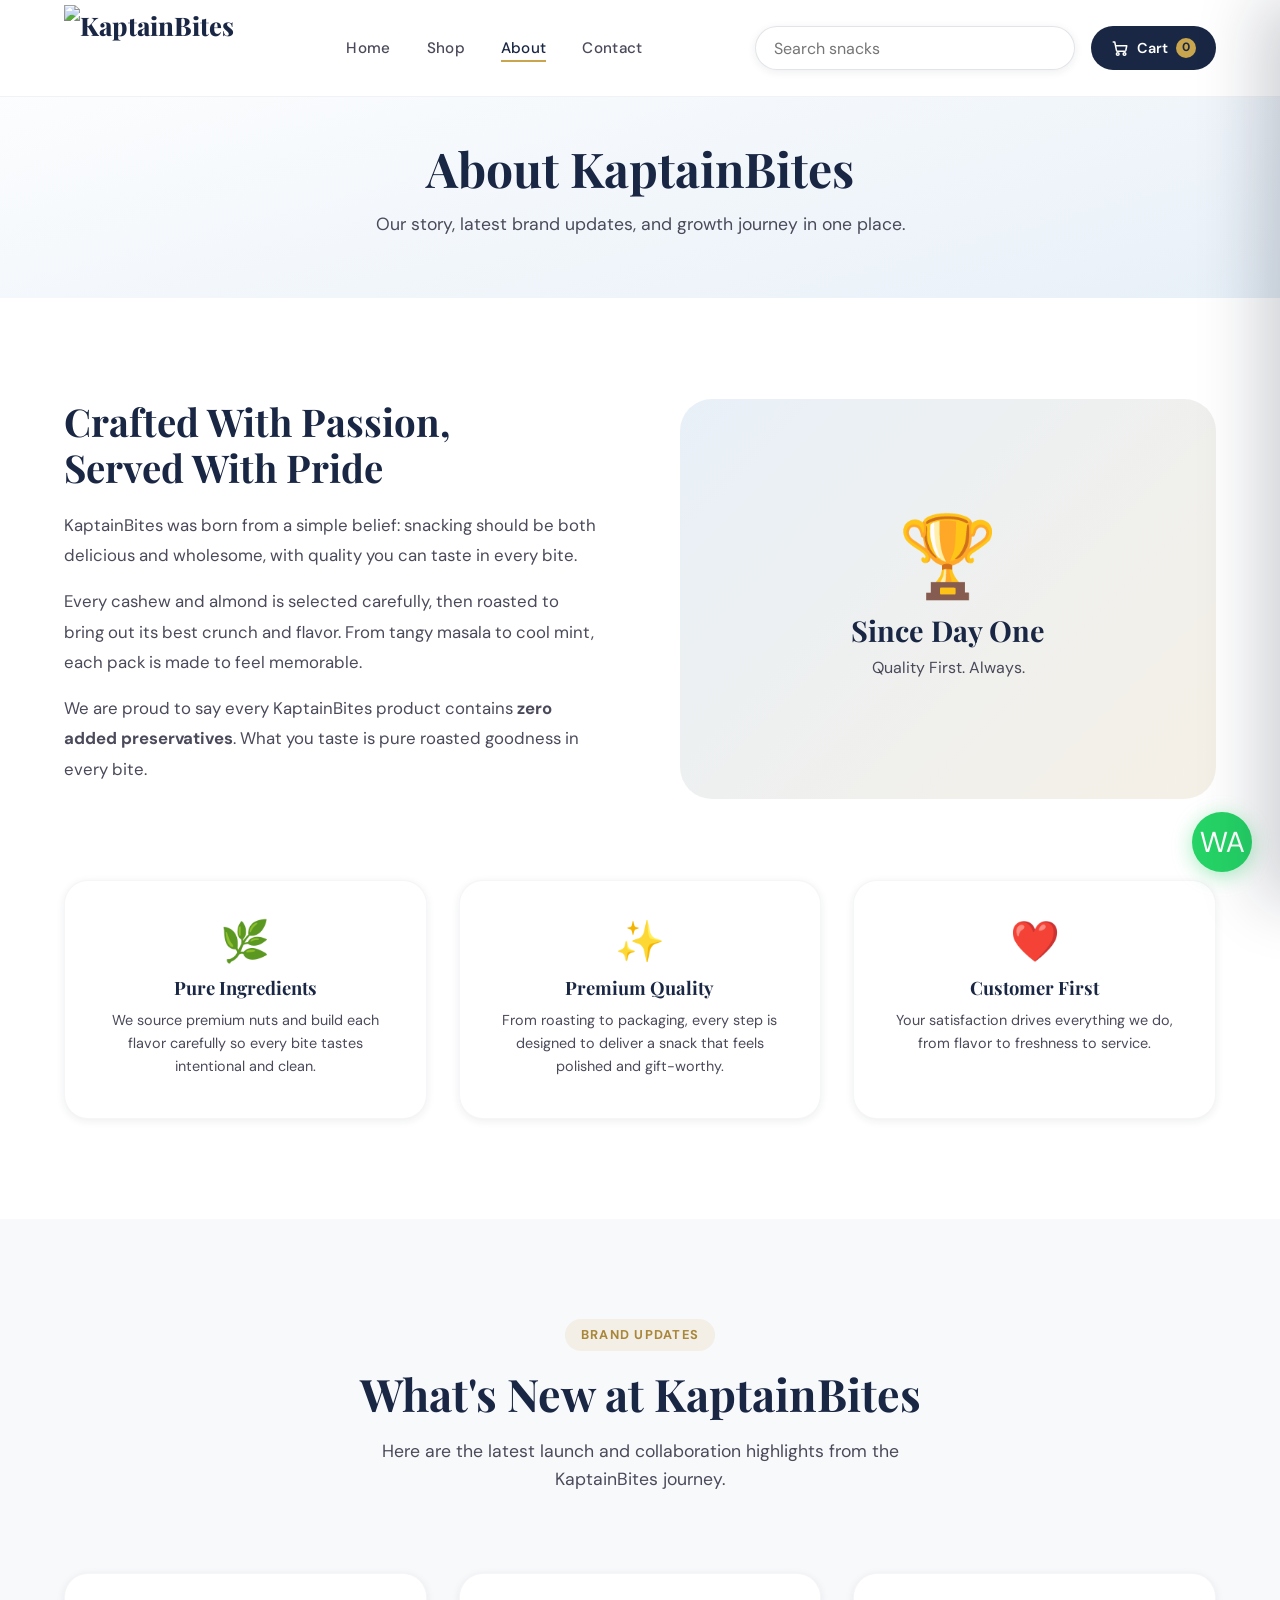
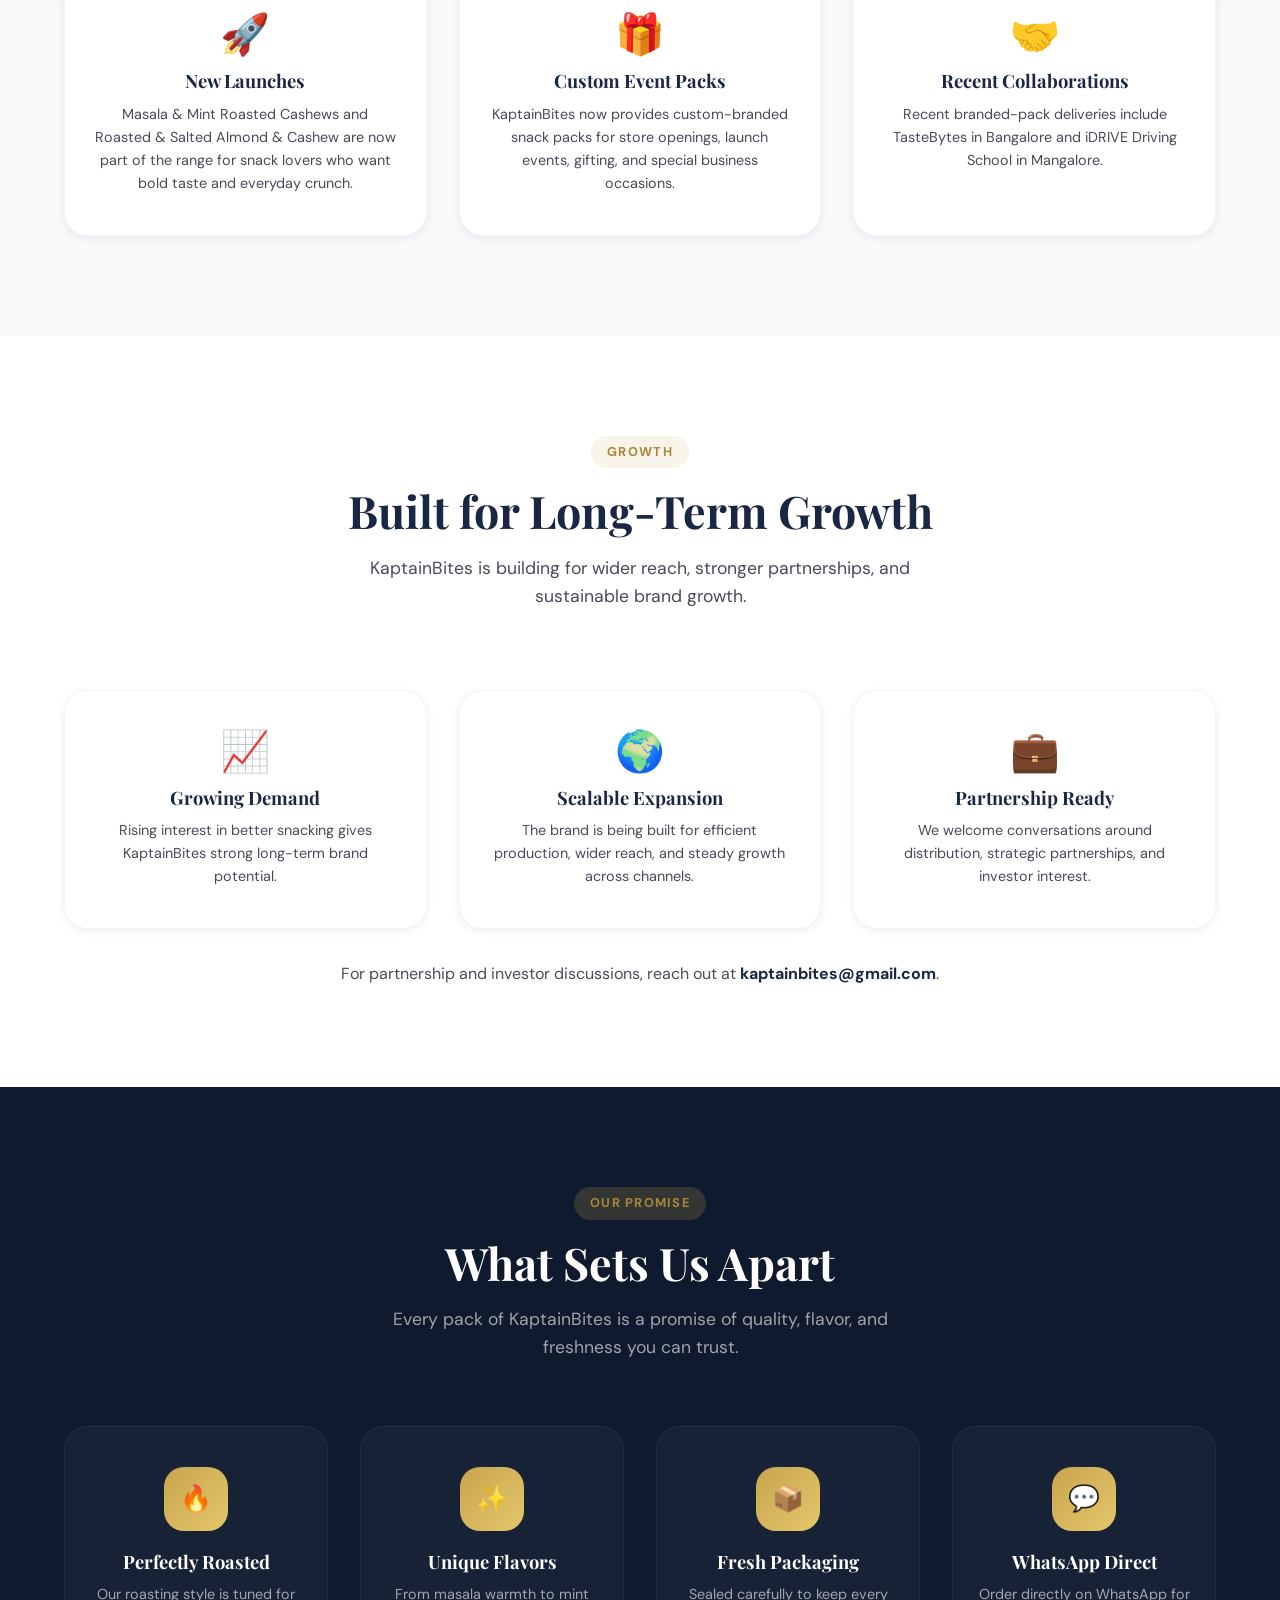
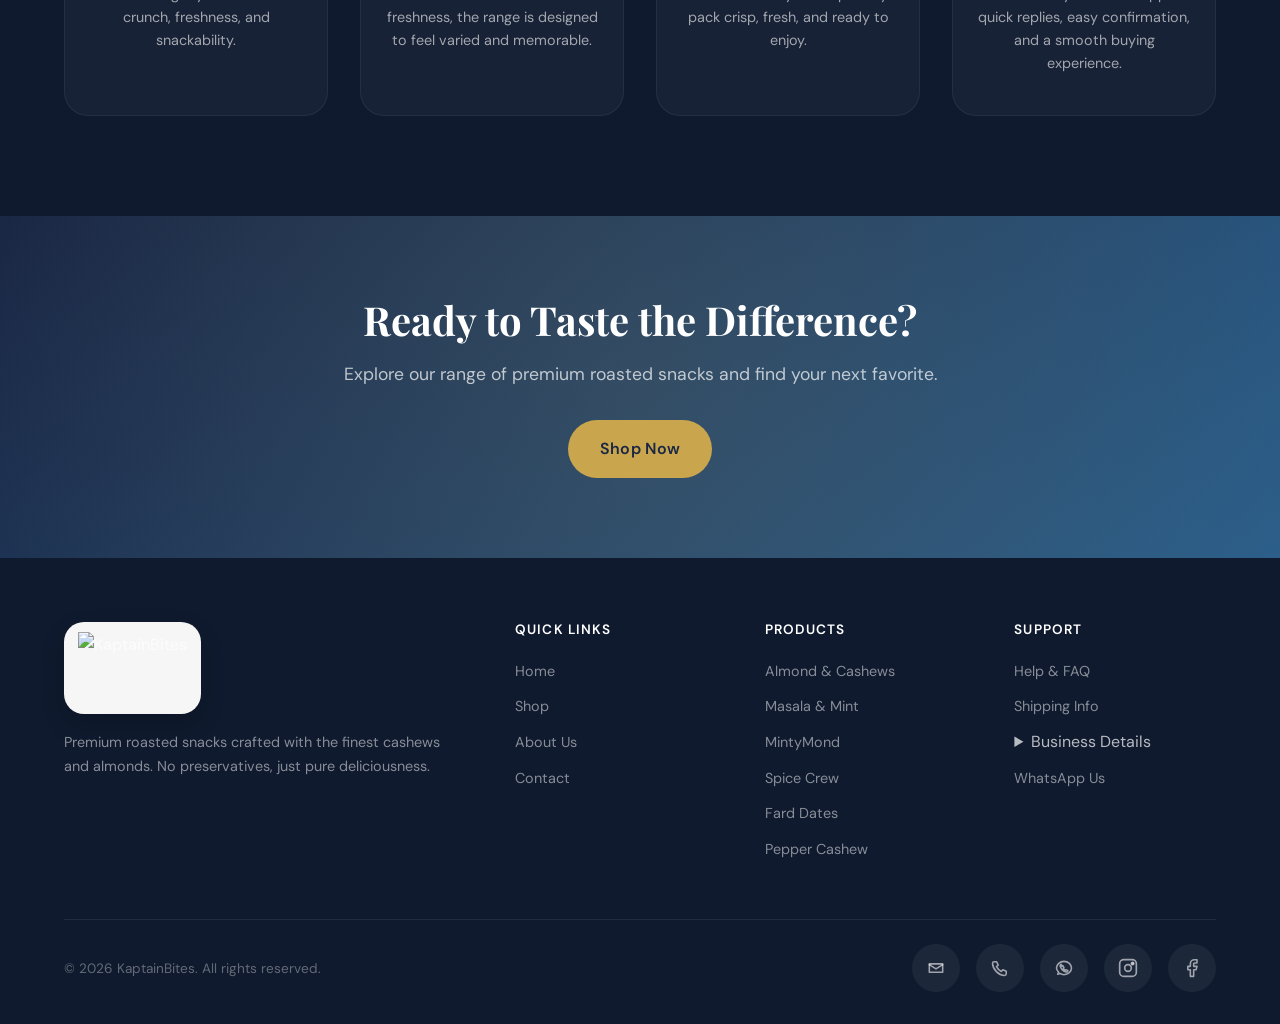
==== commit e8b636b3: "2 Product add" ====
--- a/about.html
+++ b/about.html
@@ -231,6 +231,8 @@
             <li><a href="products/masala-mint-roast.html">Masala &amp; Mint</a></li>
             <li><a href="products/mint-mond-cashew.html">MintyMond</a></li>
             <li><a href="products/spice-crew-cashew.html">Spice Crew</a></li>
+            <li><a href="products/fard-dates.html">Fard Dates</a></li>
+            <li><a href="products/roasted-pepper-cashew.html">Pepper Cashew</a></li>
           </ul>
         </div>
         <div>
--- a/assets/css/styles.css
+++ b/assets/css/styles.css
@@ -119,7 +119,7 @@
 /* ==============================
    PRODUCTS
    ============================== */
-.products-grid { display: grid; grid-template-columns: repeat(4,1fr); gap: 28px; align-items: stretch; }
+.products-grid { display: grid; grid-template-columns: repeat(3,1fr); gap: 28px; align-items: stretch; }
 .product-card { background: var(--white); border-radius: var(--radius-lg); overflow: hidden; box-shadow: var(--shadow-sm); transition: var(--transition); border: 1px solid rgba(26,39,68,0.06); position: relative; display: flex; flex-direction: column; height: 100%; }
 .product-card:hover { transform: translateY(-8px); box-shadow: var(--shadow-lg); border-color: rgba(201,165,78,0.2); }
 .product-img-wrap { position: relative; overflow: hidden; background: linear-gradient(135deg,var(--off-white),var(--blue-pale)); aspect-ratio: 1; display: flex; align-items: center; justify-content: center; padding: 0; }
@@ -563,7 +563,7 @@
   .mobile-search-sheet__inner {
     display: flex;
     flex-direction: column;
-    min-height: min(68svh,520px);
+    height: 100%;
   }
   .mobile-menu-sheet__handle,
   .mobile-search-sheet__handle {
@@ -697,12 +697,12 @@
   .product-card__quick { min-height: 40px; font-size: 0.82rem; padding: 8px 10px; border-radius: 12px; }
 
   /* ── Features: 2×2 premium tile grid ── */
-  .features-grid { grid-template-columns: 1fr 1fr; gap: 12px; align-items: start; }
-  .feature-card { display: flex; flex-direction: column; align-items: flex-start; padding: 20px 16px 18px; border-radius: 20px; text-align: left; }
-  .feature-icon { width: 44px; height: 44px; font-size: 0; border-radius: 12px; flex-shrink: 0; margin: 0 0 14px 0; display: flex; align-items: center; justify-content: center; }
+  .features-grid { grid-template-columns: 1fr 1fr; gap: 14px; align-items: start; }
+  .feature-card { display: flex; flex-direction: column; align-items: flex-start; padding: 22px 16px 20px; border-radius: 20px; text-align: left; gap: 10px; }
+  .feature-icon { width: 44px; height: 44px; font-size: 0; border-radius: 12px; flex-shrink: 0; margin: 0; display: flex; align-items: center; justify-content: center; }
   .feature-icon svg { width: 22px; height: 22px; color: var(--navy); flex-shrink: 0; }
-  .feature-card h3 { font-size: 0.9rem; font-weight: 700; margin-bottom: 0; line-height: 1.25; color: var(--white); }
-  .feature-card p { display: none; }
+  .feature-card h3 { font-size: 0.88rem; font-weight: 700; margin-bottom: 0; line-height: 1.25; color: var(--white); }
+  .feature-card p { display: block; font-size: 0.74rem; color: rgba(255,255,255,0.5); line-height: 1.45; margin: 0; }
 
   /* Values / About */
   .values-grid { grid-template-columns: 1fr; gap: 14px; margin-top: 40px; }
@@ -772,6 +772,7 @@
   .product-main { padding-top: 112px; padding-bottom: 56px; }
   .product-detail-card { padding: 20px; gap: 20px; border-radius: 22px; }
   .product-detail__media { max-width: 380px; margin: 0 auto; }
+  .product-detail__media img { object-fit: contain; padding: 8px; }
   .product-detail__content h1 { font-size: 2rem; }
   .product-detail__order { max-width: 100%; }
   .quantity-control--detail { width: 100%; min-width: 0; }
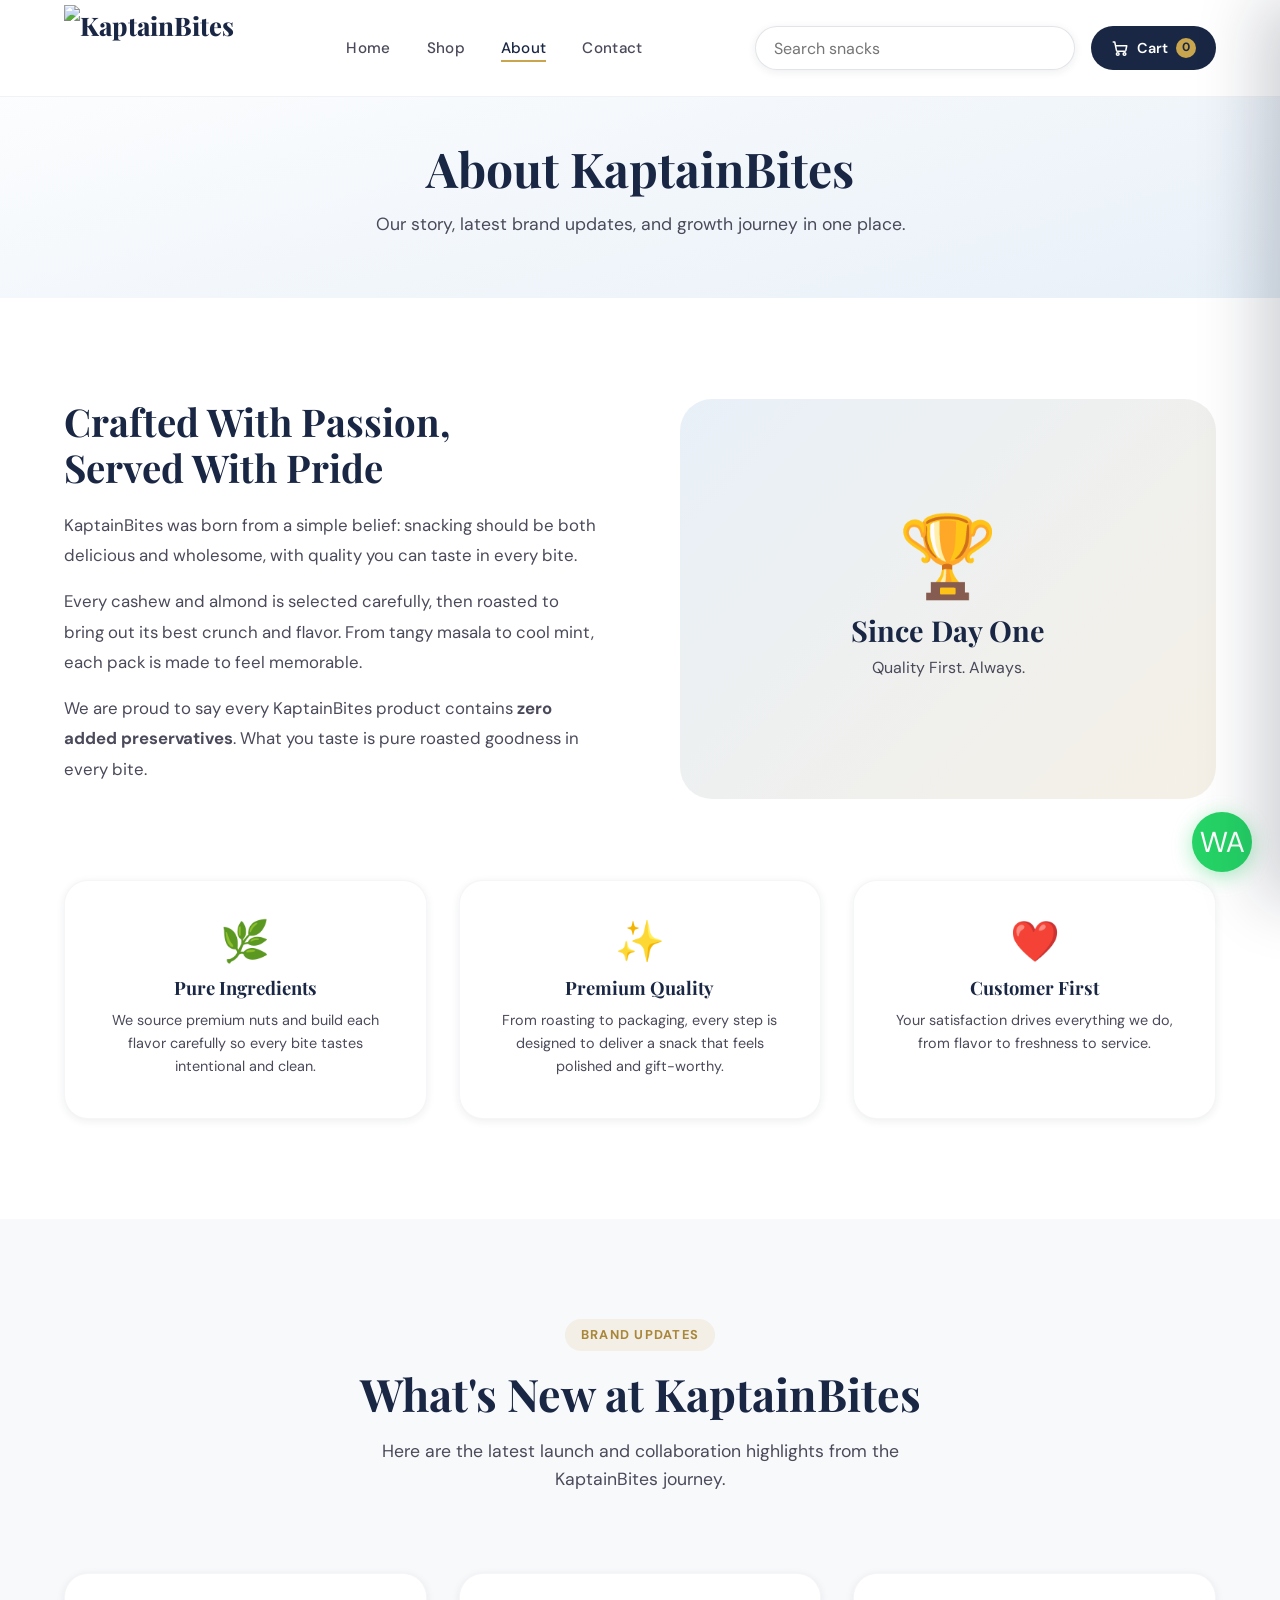
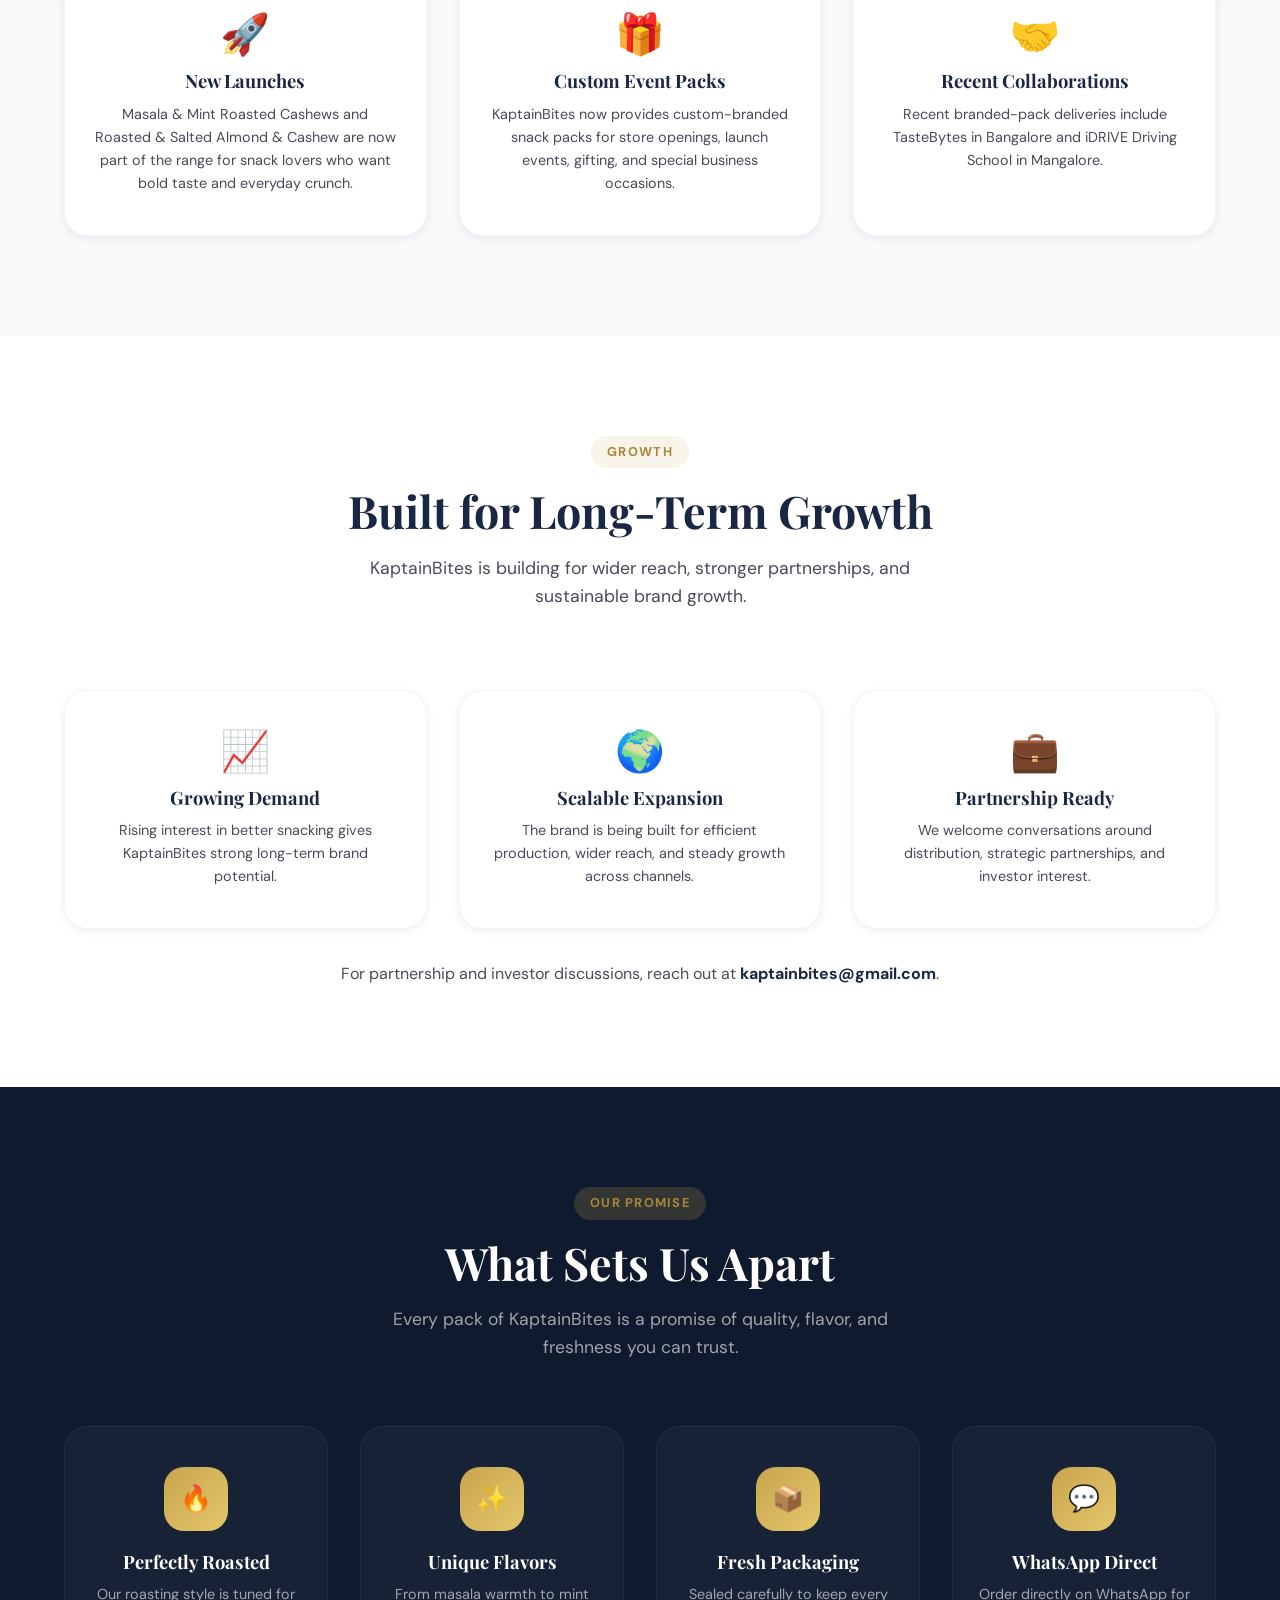
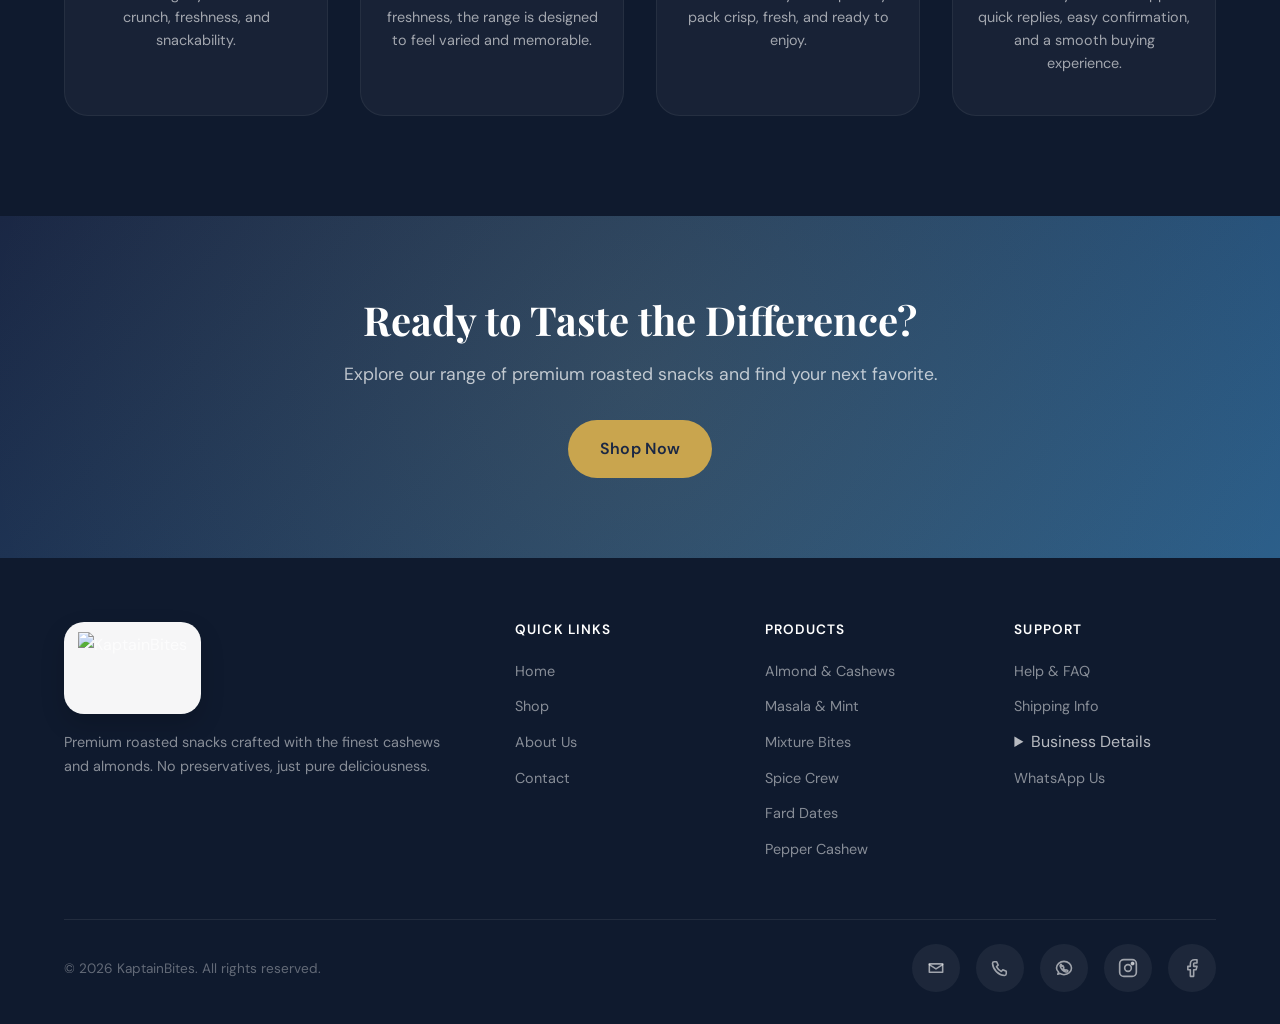
==== commit 92599a47: "Update pricing, swap product photography, replace MintyMond with Mixture Bites - Bump all product pr" ====
--- a/about.html
+++ b/about.html
@@ -229,7 +229,7 @@
           <ul>
             <li><a href="products/roasted-salted-almond-cashew.html">Almond &amp; Cashews</a></li>
             <li><a href="products/masala-mint-roast.html">Masala &amp; Mint</a></li>
-            <li><a href="products/mint-mond-cashew.html">MintyMond</a></li>
+            <li><a href="products/mixture-bites.html">Mixture Bites</a></li>
             <li><a href="products/spice-crew-cashew.html">Spice Crew</a></li>
             <li><a href="products/fard-dates.html">Fard Dates</a></li>
             <li><a href="products/roasted-pepper-cashew.html">Pepper Cashew</a></li>
--- a/assets/css/styles.css
+++ b/assets/css/styles.css
@@ -122,12 +122,14 @@
 .products-grid { display: grid; grid-template-columns: repeat(3,1fr); gap: 28px; align-items: stretch; }
 .product-card { background: var(--white); border-radius: var(--radius-lg); overflow: hidden; box-shadow: var(--shadow-sm); transition: var(--transition); border: 1px solid rgba(26,39,68,0.06); position: relative; display: flex; flex-direction: column; height: 100%; }
 .product-card:hover { transform: translateY(-8px); box-shadow: var(--shadow-lg); border-color: rgba(201,165,78,0.2); }
-.product-img-wrap { position: relative; overflow: hidden; background: linear-gradient(135deg,var(--off-white),var(--blue-pale)); aspect-ratio: 1; display: flex; align-items: center; justify-content: center; padding: 0; }
+.product-img-wrap { position: relative; overflow: hidden; background: linear-gradient(135deg,var(--off-white),var(--blue-pale)); aspect-ratio: 1; display: flex; align-items: center; justify-content: center; padding: 28px; }
 .product-card--classic .product-img-wrap { background: linear-gradient(135deg,#edf4fb,#dce7f3); }
-.product-card--fusion .product-img-wrap { background: linear-gradient(135deg,#f5edf2,#ece4f5); }
+.product-card--fusion .product-img-wrap { background: linear-gradient(135deg,#fbedec,#f6d9d8); }
 .product-card--mint .product-img-wrap { background: linear-gradient(135deg,#edf8f5,#ddf1e9); }
 .product-card--spice .product-img-wrap { background: linear-gradient(135deg,#fff2df,#ffe2c1); }
-.product-img-wrap img { width: 100%; height: 100%; object-fit: cover; transition: var(--transition); }
+.product-card--dates .product-img-wrap { background: linear-gradient(135deg,#f4f2e4,#e8e2c6); }
+.product-card--pepper .product-img-wrap { background: linear-gradient(135deg,#f1ecf8,#e1d3ee); }
+.product-img-wrap img { width: 100%; height: 100%; object-fit: contain; transition: var(--transition); }
 .product-card:hover .product-img-wrap img { transform: scale(1.08); }
 .product-badge { position: absolute; top: 12px; left: 12px; background: var(--green-veg); color: var(--white); padding: 4px 10px; border-radius: 50px; font-size: 0.7rem; font-weight: 700; text-transform: uppercase; letter-spacing: 0.05em; }
 .product-badge.bestseller { background: var(--gold); color: var(--navy); }
@@ -284,7 +286,7 @@
    ============================== */
 .cart-overlay { position: fixed; inset: 0; background: rgba(15,26,46,0.5); backdrop-filter: blur(4px); z-index: 2000; opacity: 0; visibility: hidden; transition: var(--transition); }
 .cart-overlay.open { opacity: 1; visibility: visible; }
-.cart-sidebar { position: fixed; top: 0; right: 0; width: 420px; max-width: 90vw; height: 100vh; background: var(--white); z-index: 2001; transform: translateX(100%); transition: var(--transition); display: flex; flex-direction: column; box-shadow: -20px 0 60px rgba(15,26,46,0.2); }
+.cart-sidebar { position: fixed; top: 0; right: 0; width: 420px; max-width: 90vw; height: 100vh; height: 100dvh; background: var(--white); z-index: 2001; transform: translateX(100%); transition: var(--transition); display: flex; flex-direction: column; box-shadow: -20px 0 60px rgba(15,26,46,0.2); }
 .cart-sidebar.open { transform: translateX(0); }
 .cart-header { display: flex; align-items: center; justify-content: space-between; padding: 24px; border-bottom: 1px solid rgba(26,39,68,0.08); }
 .cart-header__meta { display: flex; align-items: baseline; gap: 12px; flex-wrap: wrap; }
@@ -426,32 +428,33 @@
 /* ==============================
    PRODUCT DETAIL
    ============================== */
-.product-main { padding-top: 140px; padding-bottom: 84px; background: linear-gradient(180deg,var(--white) 0%,var(--blue-pale) 100%); }
+.product-main { padding-top: 112px; padding-bottom: 84px; background: linear-gradient(180deg,var(--white) 0%,var(--blue-pale) 100%); }
 .product-detail-shell { display: grid; gap: 24px; }
-.product-detail-card { display: grid; grid-template-columns: minmax(0,0.95fr) minmax(0,1.05fr); gap: 32px; padding: 28px; border-radius: var(--radius-xl); background: var(--white); border: 1px solid rgba(26,39,68,0.08); box-shadow: var(--shadow-md); }
-.product-detail__content:only-child { grid-column: 1 / -1; max-width: 560px; }
-.product-detail__media { display: flex; align-items: center; justify-content: center; aspect-ratio: 1/1; border-radius: var(--radius-lg); overflow: hidden; background: linear-gradient(135deg,var(--off-white),var(--blue-pale)); }
+.product-detail-card { display: grid; grid-template-columns: minmax(0,1fr) minmax(0,1.1fr); gap: 28px; padding: 28px; border-radius: var(--radius-xl); background: var(--white); border: 1px solid rgba(26,39,68,0.08); box-shadow: var(--shadow-md); align-items: start; }
+.product-detail__media { aspect-ratio: 1/1; border-radius: var(--radius-lg); overflow: hidden; background: linear-gradient(135deg,var(--off-white),var(--blue-pale)); padding: 36px; display: flex; align-items: center; justify-content: center; }
 .product-detail-card--classic .product-detail__media { background: linear-gradient(135deg,#edf4fb,#dce7f3); }
-.product-detail-card--fusion .product-detail__media { background: linear-gradient(135deg,#f5edf2,#ece4f5); }
+.product-detail-card--fusion .product-detail__media { background: linear-gradient(135deg,#fbedec,#f6d9d8); }
 .product-detail-card--mint .product-detail__media { background: linear-gradient(135deg,#edf8f5,#ddf1e9); }
 .product-detail-card--spice .product-detail__media { background: linear-gradient(135deg,#fff2df,#ffe2c1); }
-.product-detail__media img { width: 100%; height: 100%; object-fit: cover; }
-.product-detail__content { display: grid; align-content: start; gap: 14px; }
+.product-detail-card--dates .product-detail__media { background: linear-gradient(135deg,#f4f2e4,#e8e2c6); }
+.product-detail-card--pepper .product-detail__media { background: linear-gradient(135deg,#f1ecf8,#e1d3ee); }
+.product-detail__media img { display: block; width: 100%; height: 100%; object-fit: contain; }
+.product-detail__content { display: flex; flex-direction: column; gap: 14px; }
 .product-detail__line { margin: 0; font-size: 0.78rem; font-weight: 800; letter-spacing: 0.12em; text-transform: uppercase; color: var(--gold-dark); }
-.product-detail__content h1 { margin: 0; font-size: clamp(2.2rem,4vw,3.2rem); line-height: 1.02; color: var(--navy); }
+.product-detail__content h1 { margin: 0; font-size: clamp(1.8rem,2.6vw,2.6rem); line-height: 1.1; color: var(--navy); }
 .product-detail__meta { display: flex; gap: 10px; flex-wrap: wrap; }
 .product-detail__meta span { font-size: 0.78rem; font-weight: 700; color: var(--text-light); background: var(--off-white); padding: 8px 12px; border-radius: 999px; }
+.product-detail__description { margin: 0; font-size: 1.04rem; line-height: 1.75; color: var(--text-mid); order: 4; }
+.product-detail__notes { margin: 0; padding-left: 18px; display: grid; gap: 10px; color: var(--text-mid); line-height: 1.65; order: 5; }
+.product-detail__price-row { display: flex; flex-direction: column; gap: 12px; align-items: flex-start; order: 6; }
 .product-detail__price { display: flex; align-items: baseline; gap: 10px; flex-wrap: wrap; }
 .product-detail__price strong { font-size: 2rem; color: var(--navy); line-height: 1; }
 .product-detail__price span { font-size: 1rem; font-weight: 700; color: var(--blue); }
 .product-detail__price s { font-size: 1rem; color: var(--text-light); }
-.product-detail__description { margin: 0; font-size: 1.04rem; line-height: 1.75; color: var(--text-mid); }
-.product-detail__notes { margin: 0; padding-left: 18px; display: grid; gap: 10px; color: var(--text-mid); line-height: 1.65; }
-.product-detail__order { display: grid; gap: 14px; max-width: 560px; }
 .quantity-control--detail { width: max-content; min-width: 170px; justify-content: space-between; padding: 10px 12px; border-radius: 18px; background: var(--off-white); box-shadow: none; }
-.product-detail__order-actions { display: flex; gap: 12px; flex-wrap: wrap; }
+.product-detail__order-actions { display: flex; gap: 12px; flex-wrap: wrap; order: 7; }
 .product-detail__order-actions .btn-primary, .product-detail__order-actions .btn-secondary { flex: 1 1 220px; justify-content: center; }
-.product-detail__back { display: inline-flex; width: max-content; align-items: center; font-weight: 700; color: var(--blue); text-decoration: underline; text-underline-offset: 3px; }
+.product-detail__back { display: inline-flex; width: max-content; align-items: center; font-weight: 700; color: var(--blue); text-decoration: underline; text-underline-offset: 3px; order: 8; }
 .product-detail__back:hover { color: var(--navy); }
 .product-detail-section-header { text-align: left; margin-bottom: 24px; }
 .product-detail-section-header h2 { margin-bottom: 0; }
@@ -479,7 +482,7 @@
   .footer-grid { grid-template-columns: 1fr 1fr; gap: 32px; }
   .cart-page-grid { grid-template-columns: 1fr; }
   .cart-summary-panel { position: static; }
-  .product-detail-card { grid-template-columns: 1fr; }
+  .product-detail-card { gap: 20px; padding: 22px; }
   .related-products__grid { grid-template-columns: repeat(2,minmax(0,1fr)); }
   .hero-video-band__frame { aspect-ratio: 3/2; }
   .hero-video-band__actions { right: 32px; top: 52%; transform: translateY(-50%); }
@@ -769,16 +772,23 @@
   .cart-summary-panel { padding: 22px; }
 
   /* Product Detail */
-  .product-main { padding-top: 112px; padding-bottom: 56px; }
-  .product-detail-card { padding: 20px; gap: 20px; border-radius: 22px; }
-  .product-detail__media { max-width: 380px; margin: 0 auto; }
-  .product-detail__media img { object-fit: contain; padding: 8px; }
-  .product-detail__content h1 { font-size: 2rem; }
-  .product-detail__order { max-width: 100%; }
-  .quantity-control--detail { width: 100%; min-width: 0; }
-  .product-detail__order-actions { flex-direction: column; gap: 10px; }
+  .product-main { padding-top: 106px; padding-bottom: 56px; }
+  .product-detail-card { padding: 20px; gap: 16px; border-radius: 22px; grid-template-columns: 1fr; }
+  .product-detail__media { aspect-ratio: 1/1; border-radius: 14px; padding: 20px; }
+  .product-detail__content { gap: 12px; }
+  .product-detail__content h1 { font-size: 1.9rem; }
+  .product-detail__meta { flex-wrap: nowrap; gap: 5px; }
+  .product-detail__meta span { font-size: 0.62rem; padding: 4px 8px; }
+  .product-detail__description { order: 0; }
+  .product-detail__notes { order: 0; }
+  .product-detail__price-row { order: 0; flex-direction: row; justify-content: space-between; flex-wrap: nowrap; align-items: center; gap: 8px; }
+  .product-detail__price strong { font-size: 1.7rem; }
+  .product-detail__price span, .product-detail__price s { font-size: 0.9rem; }
+  .quantity-control--detail { width: auto; min-width: 0; padding: 8px 10px; flex-shrink: 0; }
+  .product-detail__order-actions { order: 0; display: flex; flex-direction: row; gap: 8px; }
+  .product-detail__back { order: 0; }
   .product-detail__order-actions .btn-primary,
-  .product-detail__order-actions .btn-secondary { width: 100%; flex: none; padding: 15px 20px; min-height: 0; justify-content: center; }
+  .product-detail__order-actions .btn-secondary { flex: 1; padding: 12px 8px; font-size: 0.8rem; min-height: 0; justify-content: center; }
   .related-products__grid { grid-template-columns: repeat(2,minmax(0,1fr)); gap: 12px; }
   .related-products { padding: 20px; }
   .related-product-card { padding: 12px; gap: 10px; }
@@ -787,22 +797,25 @@
   .related-product-card__title { font-size: 0.95rem; }
   .related-product-card__price { font-size: 0.9rem; }
 
-  /* ── Footer: 2-col grid ── */
-  .footer { padding: 48px 0 24px; }
-  .footer-grid { grid-template-columns: 1fr 1fr; gap: 28px 24px; margin-bottom: 24px; }
-  .footer-brand { grid-column: 1 / -1; display: flex; align-items: center; gap: 16px; flex-wrap: wrap; }
-  .footer-brand__logo-link { padding: 8px 10px; border-radius: 12px; margin-bottom: 0; flex-shrink: 0; }
-  .footer-brand__logo { height: 40px; }
-  .footer-brand p { font-size: 0.86rem; line-height: 1.6; flex: 1 1 180px; }
-  .footer-grid > div:nth-child(4) { grid-column: 1 / -1; }
-  .footer h4 { font-size: 0.78rem; margin-bottom: 14px; }
-  .footer ul li { margin-bottom: 8px; }
-  .footer ul a { font-size: 0.88rem; }
-  .footer-grid > div:nth-child(4) ul { display: flex; flex-wrap: wrap; gap: 6px 20px; }
-  .footer-grid > div:nth-child(4) ul li { margin-bottom: 0; }
-  .footer-bottom { flex-direction: column-reverse; align-items: center; gap: 16px; text-align: center; }
-  .footer-social { justify-content: center; flex-wrap: wrap; gap: 12px; }
-  .footer-social a, .footer-social button { width: 44px; height: 44px; }
+  /* ── Footer: compact mobile accordion ── */
+  .footer { padding: 24px 0 12px; }
+  .footer-grid { grid-template-columns: 1fr; gap: 0; margin-bottom: 4px; }
+  .footer-brand { display: flex; align-items: center; gap: 12px; flex-wrap: nowrap; padding-bottom: 14px; border-bottom: 1px solid rgba(255,255,255,0.12); margin-bottom: 4px; }
+  .footer-brand__logo-link { padding: 5px 7px; border-radius: 10px; margin-bottom: 0; flex-shrink: 0; }
+  .footer-brand__logo { height: 30px; }
+  .footer-brand p { font-size: 0.76rem; line-height: 1.5; flex: 1; }
+  .footer-acc-section { border-bottom: 1px solid rgba(255,255,255,0.12); }
+  .footer-acc-section h4 { display: flex; justify-content: space-between; align-items: center; padding: 13px 0; margin-bottom: 0; cursor: pointer; user-select: none; font-size: 0.75rem; }
+  .footer-chev { width: 8px; height: 8px; border-right: 1.5px solid rgba(255,255,255,0.55); border-bottom: 1.5px solid rgba(255,255,255,0.55); transform: rotate(45deg) translateY(-2px); transition: transform 0.22s ease; flex-shrink: 0; }
+  .footer-acc--open .footer-chev { transform: rotate(-135deg) translateY(2px); }
+  .footer-acc-section ul { display: none; padding-bottom: 14px; }
+  .footer-acc--open ul { display: block; }
+  .footer ul li { margin-bottom: 7px; }
+  .footer ul a { font-size: 0.82rem; }
+  .footer-bottom { flex-direction: column-reverse; align-items: center; gap: 10px; padding-top: 14px; text-align: center; }
+  .footer-social { justify-content: center; flex-wrap: wrap; gap: 8px; }
+  .footer-social a, .footer-social button { width: 36px; height: 36px; }
+  .footer-social svg { width: 16px; height: 16px; }
 
   /* WhatsApp float */
   .whatsapp-float { right: 16px; bottom: 16px; width: 52px; height: 52px; font-size: 1.5rem; }
@@ -825,6 +838,7 @@
   .hero-video-band__actions { left: 14px; right: 14px; bottom: 16px; }
 
   .section { padding: 52px 0; }
+  .product-main { padding-top: 100px; padding-bottom: 40px; }
   .section-header h2 { font-size: 1.75rem; }
   .section-header p { font-size: 0.92rem; }
   .page-header { padding: 88px 0 32px; }
